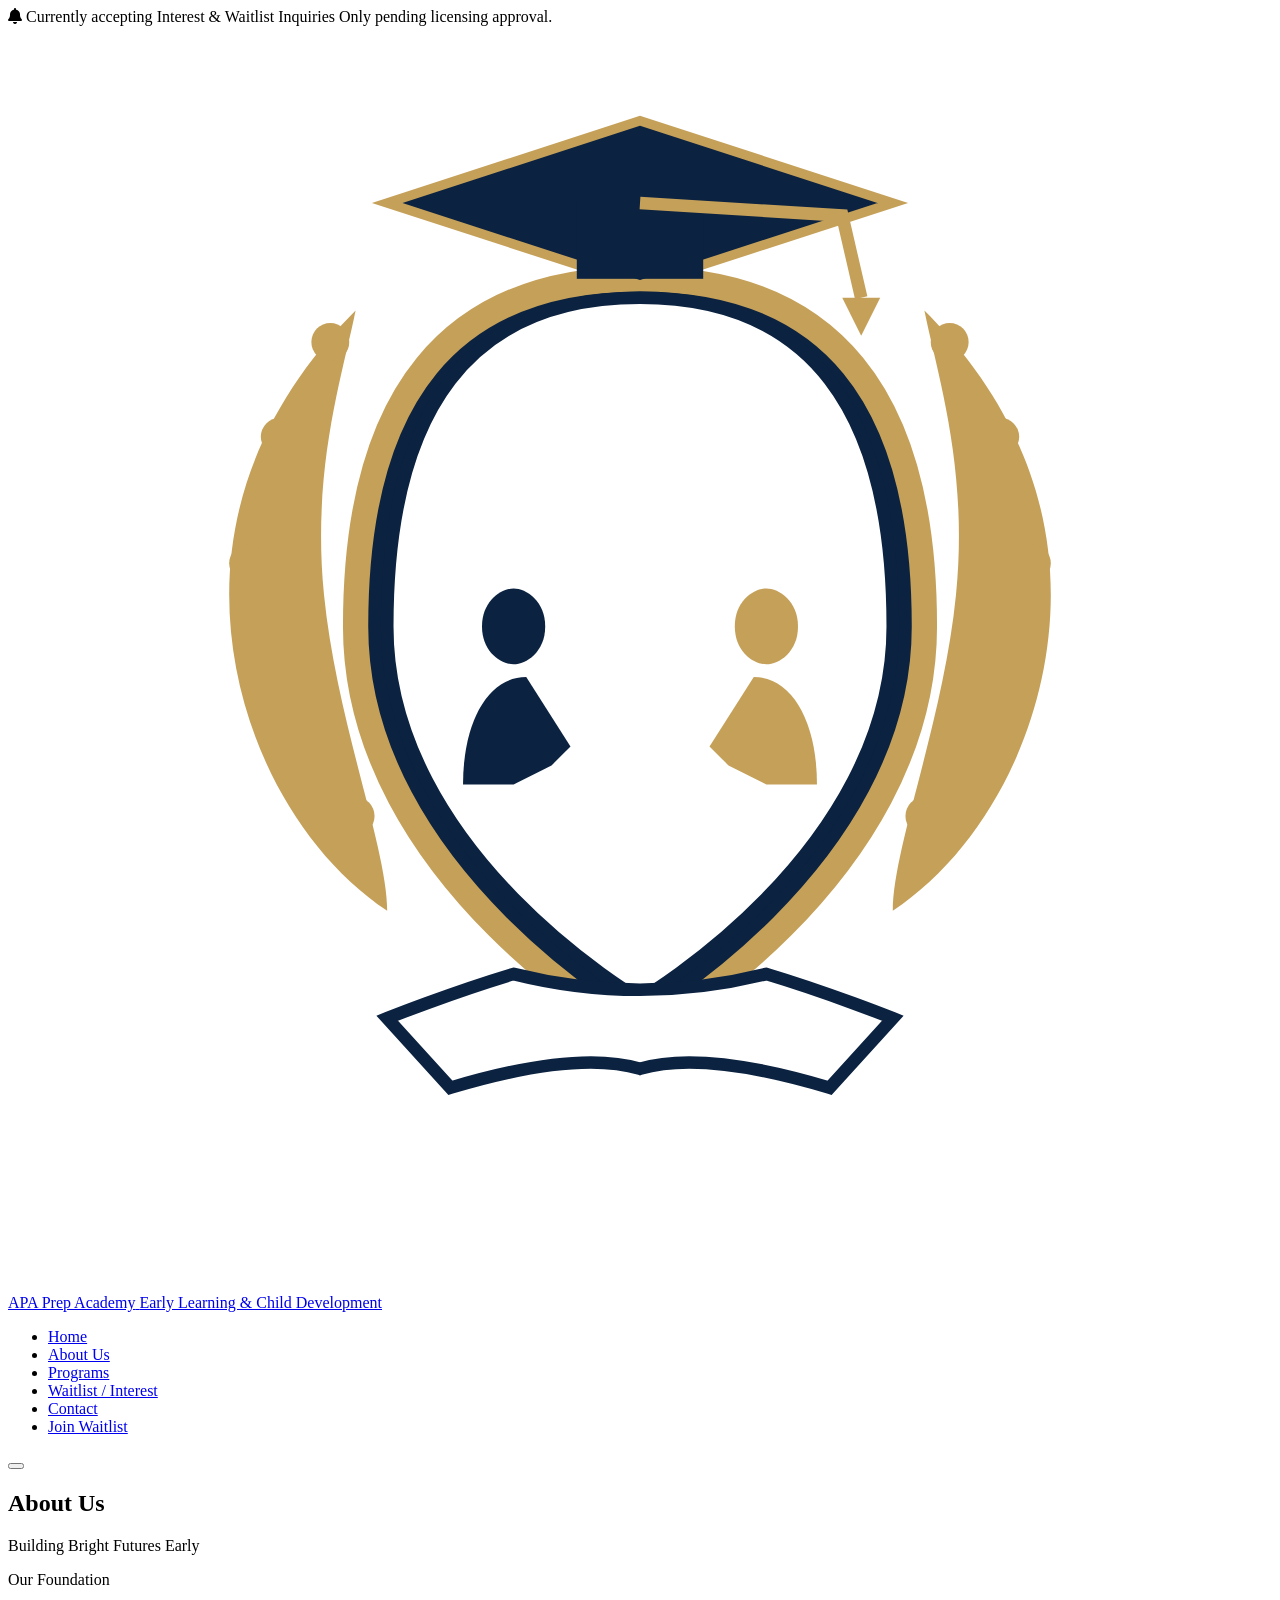
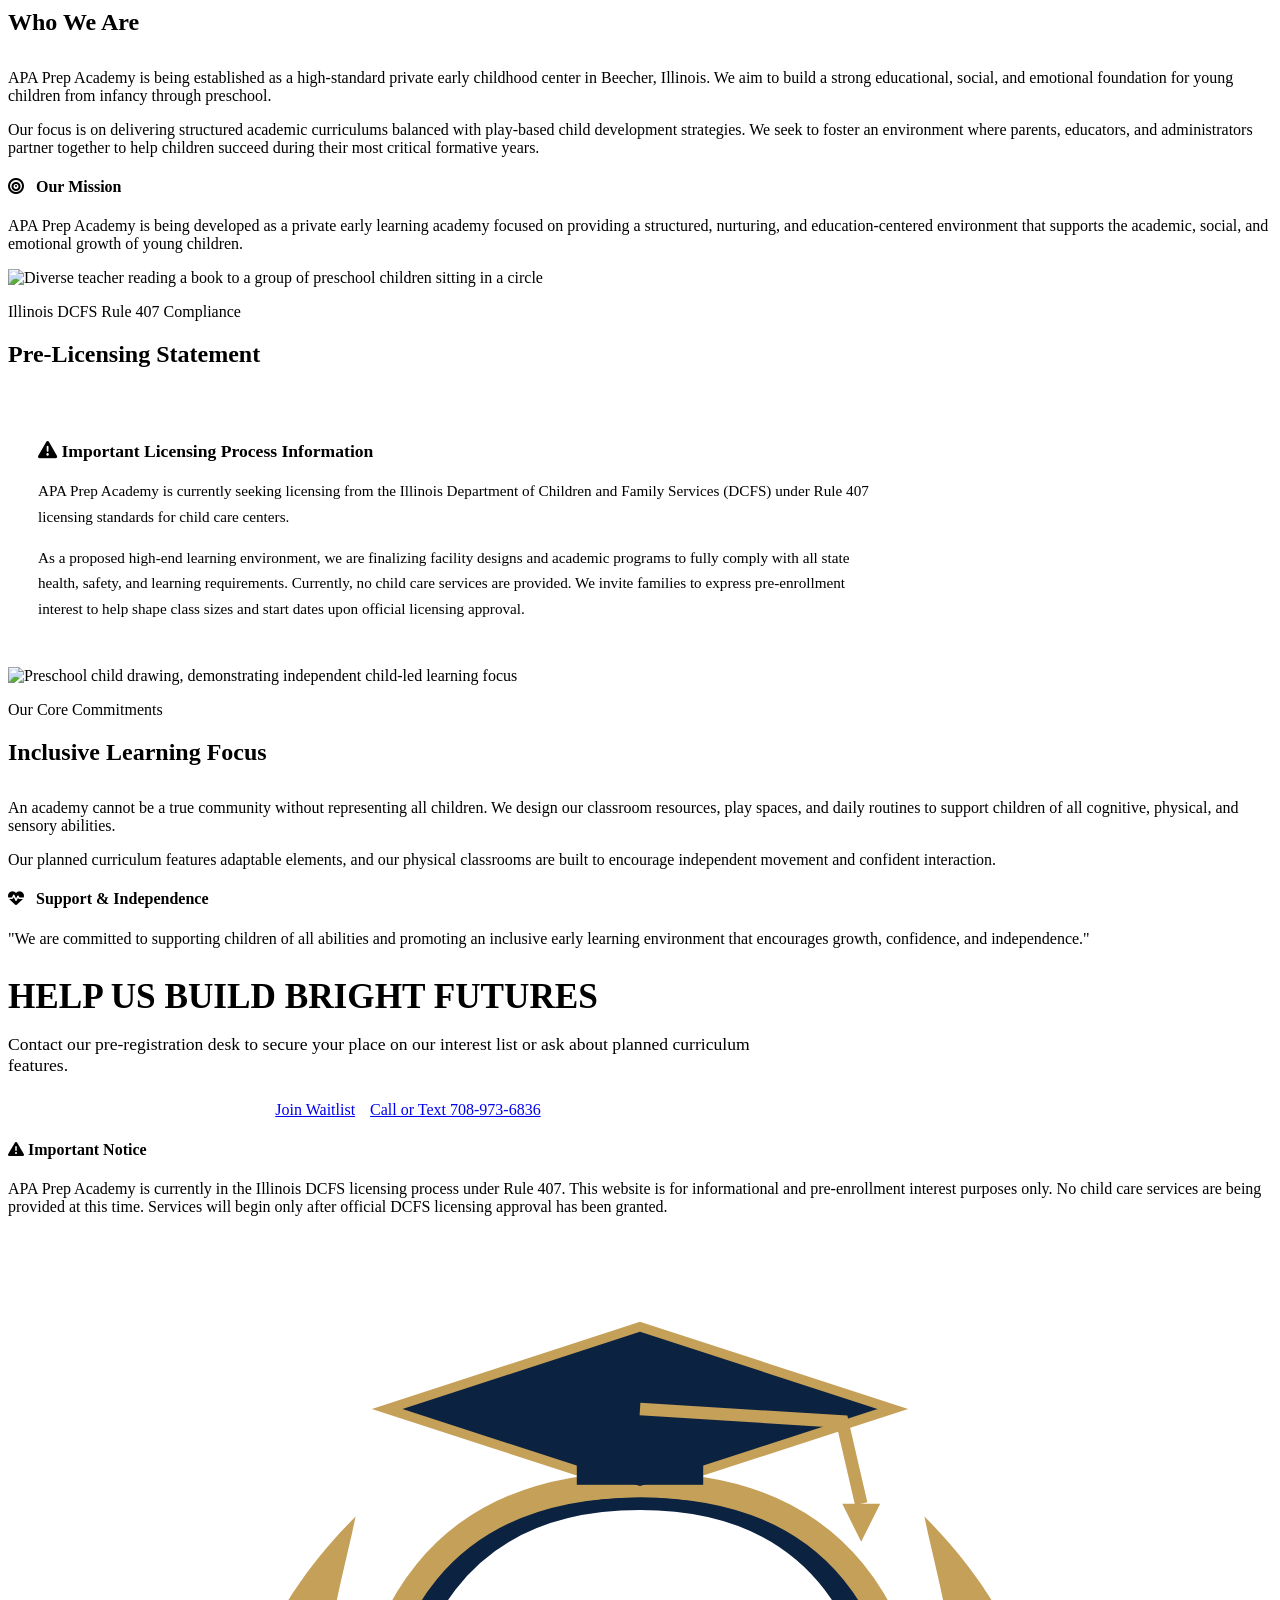
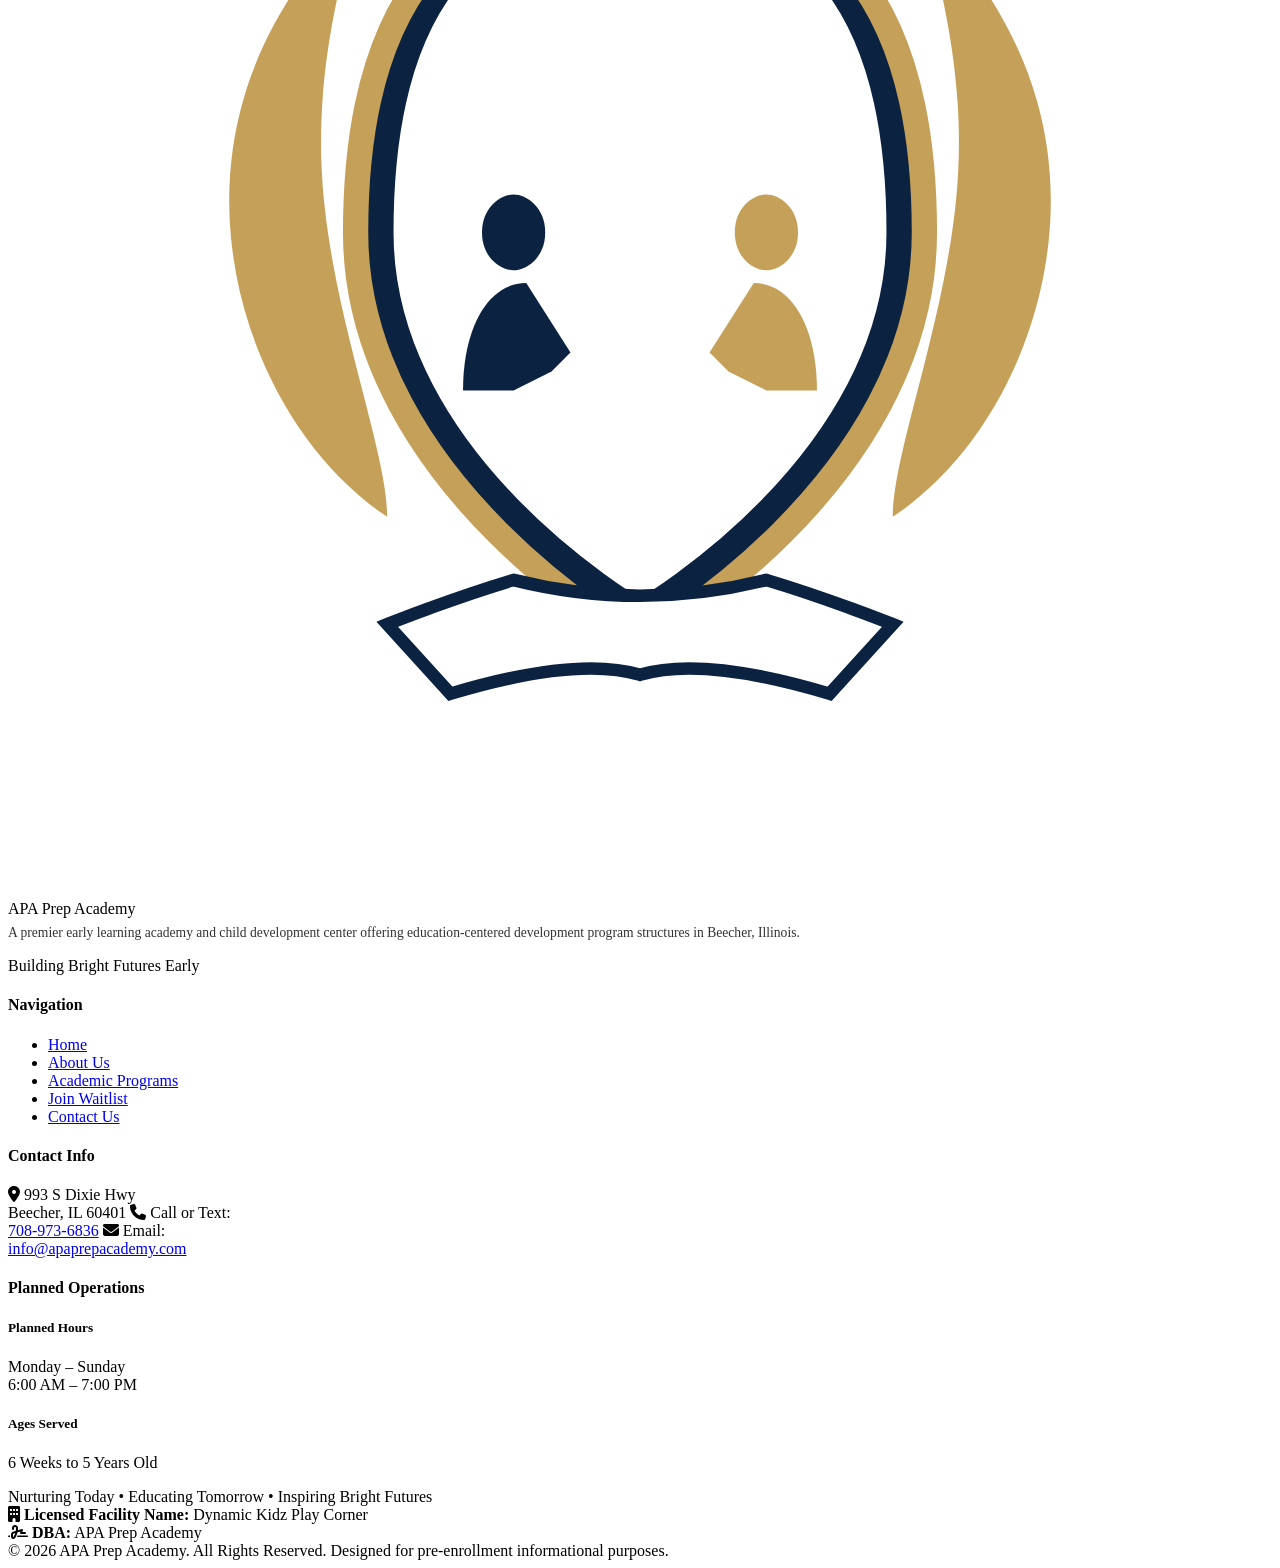
==== about.html @ e48d46c8 "Add files via upload" ====
<!DOCTYPE html>
<html lang="en">
<head>
  <meta charset="UTF-8">
  <meta name="viewport" content="width=device-width, initial-scale=1.0">
  <title>About Us | APA Prep Academy | Early Child Development Beecher</title>
  <meta name="description" content="Learn about the mission, values, and inclusive learning focus at APA Prep Academy, a premier private early learning center coming soon to Beecher, Illinois.">
  <meta name="keywords" content="Beecher preschool, Beecher daycare, Early learning center Beecher IL, Childcare Beecher Illinois, academy mission">
  
  <!-- FontAwesome for Icons -->
  <link rel="stylesheet" href="https://cdnjs.cloudflare.com/ajax/libs/font-awesome/6.4.0/css/all.min.css">
  
  <!-- Custom Stylesheet -->
  <link rel="stylesheet" href="assets/css/style.css">
</head>
<body>

  <!-- Top Announcement Bar -->
  <div class="top-announcement-bar">
    <i class="fa-solid fa-bell text-gold"></i> Currently accepting <span>Interest & Waitlist Inquiries Only</span> pending licensing approval.
  </div>

  <!-- Main Header -->
  <header class="main-header">
    <div class="container navbar-container">
      <a href="index.html" class="logo-link">
        <svg viewBox="0 0 200 200" xmlns="http://www.w3.org/2000/svg" class="logo-svg">
          <path d="M 60 140 C 45 130 35 110 35 90 C 35 70 45 55 55 45 C 53 55 48 70 50 90 C 52 110 60 130 60 140 Z" fill="#C5A059" />
          <circle cx="38" cy="85" r="3" fill="#C5A059" /><circle cx="43" cy="65" r="3" fill="#C5A059" /><circle cx="51" cy="50" r="3" fill="#C5A059" /><circle cx="45" cy="105" r="3" fill="#C5A059" /><circle cx="55" cy="125" r="3" fill="#C5A059" />
          <path d="M 140 140 C 155 130 165 110 165 90 C 165 70 155 55 145 45 C 147 55 152 70 150 90 C 148 110 140 130 140 140 Z" fill="#C5A059" />
          <circle cx="162" cy="85" r="3" fill="#C5A059" /><circle cx="157" cy="65" r="3" fill="#C5A059" /><circle cx="149" cy="50" r="3" fill="#C5A059" /><circle cx="155" cy="105" r="3" fill="#C5A059" /><circle cx="145" cy="125" r="3" fill="#C5A059" />
          <path d="M 100 40 Q 145 40 145 95 C 145 135 100 160 100 160 C 100 160 55 135 55 95 Q 55 40 100 40 Z" fill="#0B2240" stroke="#C5A059" stroke-width="4" />
          <path d="M 100 43 Q 140 43 140 95 C 140 131 100 154 100 154 C 100 154 60 131 60 95 Q 60 43 100 43 Z" fill="#FFFFFF" stroke="#0B2240" stroke-width="2" />
          <path d="M 85 95 C 85 91 82 89 80 89 C 78 89 75 91 75 95 C 75 99 78 101 80 101 C 82 101 85 99 85 95 Z" fill="#0B2240" />
          <path d="M 72 120 C 72 110 76 103 82 103 L 89 114 L 86 117 L 80 120 Z" fill="#0B2240" />
          <path d="M 115 95 C 115 91 118 89 120 89 C 122 89 125 91 125 95 C 125 99 122 101 120 101 C 118 101 115 99 115 95 Z" fill="#C5A059" />
          <path d="M 128 120 C 128 110 124 103 118 103 L 111 114 L 114 117 L 120 120 Z" fill="#C5A059" />
          <polygon points="100,15 140,28 100,41 60,28" fill="#0B2240" stroke="#C5A059" stroke-width="1.5" />
          <rect x="90" y="28" width="20" height="12" fill="#0B2240" />
          <path d="M 100 28 L 132 30 L 135 43" stroke="#C5A059" stroke-width="2" fill="none" />
          <polygon points="132,43 138,43 135,49" fill="#C5A059" />
          <path d="M 80 150 Q 100 155 120 150 C 130 153 140 157 140 157 L 130 168 Q 110 162 100 165 Q 90 162 70 168 L 60 157 C 60 157 70 153 80 150 Z" fill="#FFFFFF" stroke="#0B2240" stroke-width="2" />
        </svg>
        <div class="logo-text">
          <span class="title">APA Prep Academy</span>
          <span class="subtitle">Early Learning & Child Development</span>
        </div>
      </a>

      <!-- Navbar Menu -->
      <nav>
        <ul class="nav-menu">
          <li><a href="index.html" class="nav-link">Home</a></li>
          <li><a href="about.html" class="nav-link active">About Us</a></li>
          <li><a href="programs.html" class="nav-link">Programs</a></li>
          <li><a href="enrollment.html" class="nav-link">Waitlist / Interest</a></li>
          <li><a href="contact.html" class="nav-link">Contact</a></li>
          <li class="nav-cta"><a href="enrollment.html" class="btn btn-secondary">Join Waitlist</a></li>
        </ul>
      </nav>

      <!-- Hamburger Menu Button -->
      <button class="mobile-menu-btn" aria-label="Toggle navigation menu">
        <span></span>
        <span></span>
        <span></span>
      </button>
    </div>
  </header>

  <!-- Page Hero Header -->
  <section class="page-hero">
    <div class="container">
      <h1>About Us</h1>
      <p>Building Bright Futures Early</p>
    </div>
  </section>

  <!-- Main About Content Section -->
  <section class="section-padding">
    <div class="container">
      <div class="about-grid">
        <div class="about-details">
          <div class="section-title-wrap" style="text-align: left; margin-bottom: 25px;">
            <p>Our Foundation</p>
            <h2 style="text-align: left; display: block; padding-bottom: 8px;">Who We Are</h2>
          </div>
          <p>
            APA Prep Academy is being established as a high-standard private early childhood center in Beecher, Illinois. We aim to build a strong educational, social, and emotional foundation for young children from infancy through preschool.
          </p>
          <p>
            Our focus is on delivering structured academic curriculums balanced with play-based child development strategies. We seek to foster an environment where parents, educators, and administrators partner together to help children succeed during their most critical formative years.
          </p>
          
          <!-- Our Mission Block -->
          <div class="about-highlight-box" style="margin-top: 15px;">
            <h4><i class="fa-solid fa-bullseye" style="margin-right: 8px; color: var(--gold-primary);"></i> Our Mission</h4>
            <p>
              APA Prep Academy is being developed as a private early learning academy focused on providing a structured, nurturing, and education-centered environment that supports the academic, social, and emotional growth of young children.
            </p>
          </div>
        </div>

        <div class="about-image-wrap">
          <div class="about-image-frame">
            <img src="assets/images/teacher-reading.png" alt="Diverse teacher reading a book to a group of preschool children sitting in a circle">
          </div>
          <div class="about-image-decor"></div>
        </div>
      </div>
    </div>
  </section>

  <!-- Licensing Process Details (Compliance Callout) -->
  <section class="section-padding" style="background-color: var(--white); border-top: 1px solid var(--cream-dark); border-bottom: 1px solid var(--cream-dark);">
    <div class="container" style="max-width: 900px;">
      <div class="section-title-wrap">
        <p>Illinois DCFS Rule 407 Compliance</p>
        <h2>Pre-Licensing Statement</h2>
      </div>
      
      <div class="licensing-notice-box light-version" style="padding: 30px;">
        <h4 style="font-size: 1.1rem; margin-bottom: 12px;"><i class="fa-solid fa-triangle-exclamation text-gold" style="font-size: 1.2rem;"></i> Important Licensing Process Information</h4>
        <p style="font-size: 0.95rem; line-height: 1.7; margin-bottom: 15px;">
          APA Prep Academy is currently seeking licensing from the Illinois Department of Children and Family Services (DCFS) under Rule 407 licensing standards for child care centers.
        </p>
        <p style="font-size: 0.95rem; line-height: 1.7;">
          As a proposed high-end learning environment, we are finalizing facility designs and academic programs to fully comply with all state health, safety, and learning requirements. Currently, no child care services are provided. We invite families to express pre-enrollment interest to help shape class sizes and start dates upon official licensing approval.
        </p>
      </div>
    </div>
  </section>

  <!-- Inclusive Learning Focus Detailed Section -->
  <section class="section-padding" style="background-color: var(--cream-bg);">
    <div class="container">
      <div class="about-grid">
        
        <div class="about-image-wrap">
          <!-- We can reuse our child drawing image here -->
          <div class="about-image-frame">
            <img src="assets/images/child-drawing.png" alt="Preschool child drawing, demonstrating independent child-led learning focus">
          </div>
          <div class="about-image-decor"></div>
        </div>

        <div class="about-details">
          <div class="section-title-wrap" style="text-align: left; margin-bottom: 25px;">
            <p>Our Core Commitments</p>
            <h2 style="text-align: left; display: block; padding-bottom: 8px;">Inclusive Learning Focus</h2>
          </div>
          <p>
            An academy cannot be a true community without representing all children. We design our classroom resources, play spaces, and daily routines to support children of all cognitive, physical, and sensory abilities.
          </p>
          <p>
            Our planned curriculum features adaptable elements, and our physical classrooms are built to encourage independent movement and confident interaction.
          </p>
          
          <div class="about-highlight-box" style="background-color: var(--white); border-color: var(--gold-primary); color: var(--navy-primary); box-shadow: var(--shadow-sm);">
            <h4 style="color: var(--navy-primary); font-weight: 700;"><i class="fa-solid fa-heart-pulse text-gold" style="margin-right: 8px;"></i> Support & Independence</h4>
            <p style="color: var(--text-muted);">
              "We are committed to supporting children of all abilities and promoting an inclusive early learning environment that encourages growth, confidence, and independence."
            </p>
          </div>
        </div>

      </div>
    </div>
  </section>

  <!-- Pre-Enrollment Call to Action -->
  <section class="section-padding text-navy" style="background-color: var(--cream-card); border-top: 1px solid var(--cream-dark); border-bottom: 3px solid var(--gold-primary);">
    <div class="container text-center" style="max-width: 800px;">
      <h2 style="font-size: 2.2rem; margin-bottom: 15px; text-transform: uppercase;">Help Us Build Bright Futures</h2>
      <p style="font-size: 1.1rem; margin-bottom: 25px; color: var(--navy-light);">
        Contact our pre-registration desk to secure your place on our interest list or ask about planned curriculum features.
      </p>
      <div style="display: flex; gap: 15px; justify-content: center; flex-wrap: wrap;">
        <a href="enrollment.html" class="btn btn-secondary">Join Waitlist</a>
        <a href="tel:7089736836" class="btn btn-primary">Call or Text 708-973-6836</a>
      </div>
    </div>
  </section>

  <!-- Main Footer -->
  <footer class="main-footer">
    <div class="container">
      
      <!-- Licensing Notice Banner at Top of Footer -->
      <div class="licensing-notice-box">
        <h4><i class="fa-solid fa-triangle-exclamation"></i> Important Notice</h4>
        <p>
          APA Prep Academy is currently in the Illinois DCFS licensing process under Rule 407. This website is for informational and pre-enrollment interest purposes only. No child care services are being provided at this time. Services will begin only after official DCFS licensing approval has been granted.
        </p>
      </div>

      <div class="footer-top">
        <div class="footer-brand">
          <div class="footer-logo">
            <svg viewBox="0 0 200 200" xmlns="http://www.w3.org/2000/svg" class="footer-logo-svg">
              <path d="M 60 140 C 45 130 35 110 35 90 C 35 70 45 55 55 45 C 53 55 48 70 50 90 C 52 110 60 130 60 140 Z" fill="#C5A059" />
              <path d="M 140 140 C 155 130 165 110 165 90 C 165 70 155 55 145 45 C 147 55 152 70 150 90 C 148 110 140 130 140 140 Z" fill="#C5A059" />
              <path d="M 100 40 Q 145 40 145 95 C 145 135 100 160 100 160 C 100 160 55 135 55 95 Q 55 40 100 40 Z" fill="#0B2240" stroke="#C5A059" stroke-width="4" />
              <path d="M 100 43 Q 140 43 140 95 C 140 131 100 154 100 154 C 100 154 60 131 60 95 Q 60 43 100 43 Z" fill="#FFFFFF" stroke="#0B2240" stroke-width="2" />
              <path d="M 85 95 C 85 91 82 89 80 89 C 78 89 75 91 75 95 C 75 99 78 101 80 101 C 82 101 85 99 85 95 Z" fill="#0B2240" />
              <path d="M 72 120 C 72 110 76 103 82 103 L 89 114 L 86 117 L 80 120 Z" fill="#0B2240" />
              <path d="M 115 95 C 115 91 118 89 120 89 C 122 89 125 91 125 95 C 125 99 122 101 120 101 C 118 101 115 99 115 95 Z" fill="#C5A059" />
              <path d="M 128 120 C 128 110 124 103 118 103 L 111 114 L 114 117 L 120 120 Z" fill="#C5A059" />
              <polygon points="100,15 140,28 100,41 60,28" fill="#0B2240" stroke="#C5A059" stroke-width="1.5" />
              <rect x="90" y="28" width="20" height="12" fill="#0B2240" />
              <path d="M 100 28 L 132 30 L 135 43" stroke="#C5A059" stroke-width="2" fill="none" />
              <polygon points="132,43 138,43 135,49" fill="#C5A059" />
              <path d="M 80 150 Q 100 155 120 150 C 130 153 140 157 140 157 L 130 168 Q 110 162 100 165 Q 90 162 70 168 L 60 157 C 60 157 70 153 80 150 Z" fill="#FFFFFF" stroke="#0B2240" stroke-width="2" />
            </svg>
            <span class="footer-title">APA Prep Academy</span>
          </div>
          <p style="font-size: 0.85rem; opacity: 0.8; line-height: 1.5; margin-top: 5px;">
            A premier early learning academy and child development center offering education-centered development program structures in Beecher, Illinois.
          </p>
          <span class="script-text">Building Bright Futures Early</span>
        </div>

        <div>
          <h4 class="footer-col-title">Navigation</h4>
          <ul class="footer-links">
            <li><a href="index.html">Home</a></li>
            <li><a href="about.html">About Us</a></li>
            <li><a href="programs.html">Academic Programs</a></li>
            <li><a href="enrollment.html">Join Waitlist</a></li>
            <li><a href="contact.html">Contact Us</a></li>
          </ul>
        </div>

        <div>
          <h4 class="footer-col-title">Contact Info</h4>
          <div class="footer-contact-info">
            <span><i class="fa-solid fa-location-dot"></i> 993 S Dixie Hwy<br>Beecher, IL 60401</span>
            <span><i class="fa-solid fa-phone"></i> Call or Text:<br><a href="tel:7089736836">708-973-6836</a></span>
            <span><i class="fa-solid fa-envelope"></i> Email:<br><a href="mailto:info@apaprepacademy.com">info@apaprepacademy.com</a></span>
          </div>
        </div>

        <div>
          <h4 class="footer-col-title">Planned Operations</h4>
          <div class="footer-hours-box">
            <h5>Planned Hours</h5>
            <p style="margin-bottom: 10px;">Monday – Sunday<br>6:00 AM – 7:00 PM</p>
            <h5>Ages Served</h5>
            <p>6 Weeks to 5 Years Old</p>
          </div>
        </div>
      </div>

      <!-- Bottom Footer Info -->
      <div class="footer-bottom">
        <div class="footer-slogan">
          Nurturing Today &bull; Educating Tomorrow &bull; Inspiring Bright Futures
        </div>
        
        <div class="footer-meta-info">
          <div class="footer-meta-item">
            <i class="fa-solid fa-building text-gold"></i>
            <span><strong>Licensed Facility Name:</strong> Dynamic Kidz Play Corner</span>
          </div>
          <div class="footer-meta-item">
            <i class="fa-solid fa-signature text-gold"></i>
            <span><strong>DBA:</strong> APA Prep Academy</span>
          </div>
        </div>

        <div class="copyright">
          &copy; 2026 APA Prep Academy. All Rights Reserved. Designed for pre-enrollment informational purposes.
        </div>
      </div>

    </div>
  </footer>

  <!-- Custom Scripts -->
  <script src="assets/js/main.js"></script>
</body>
</html>
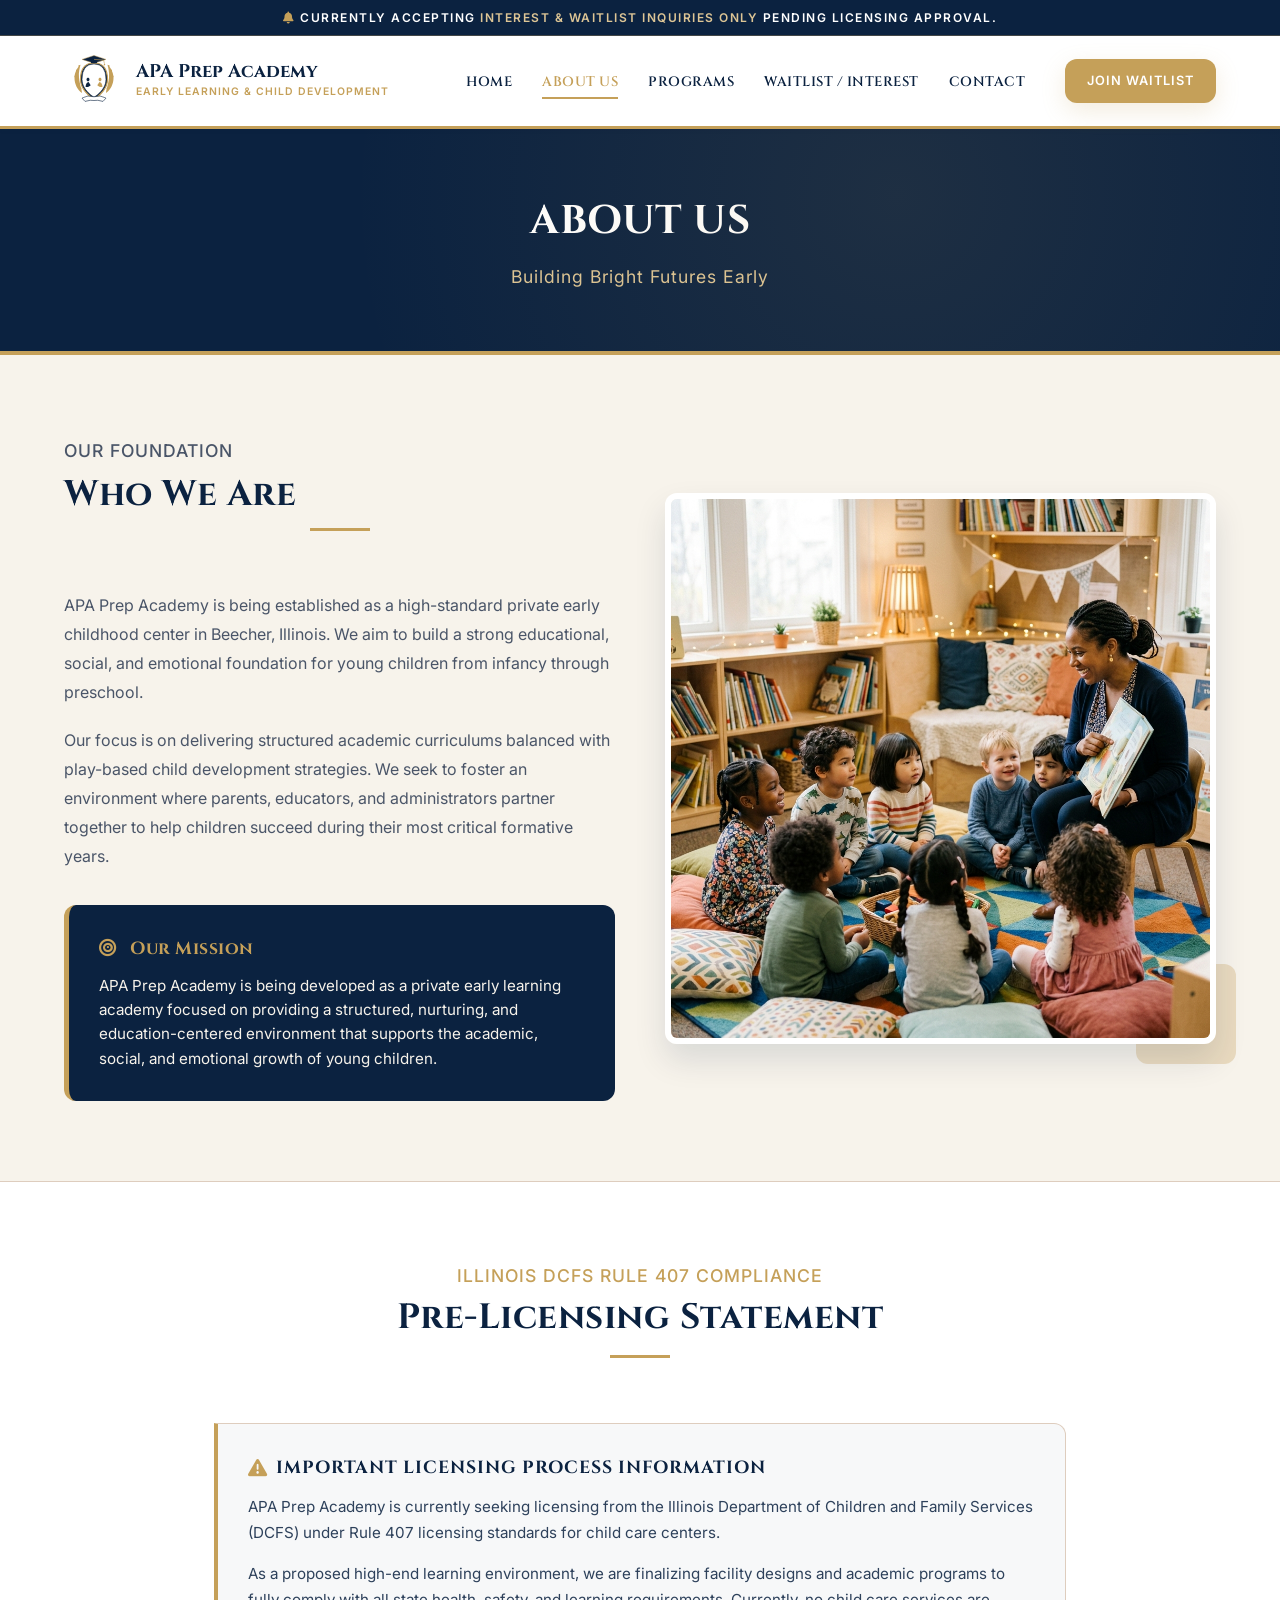
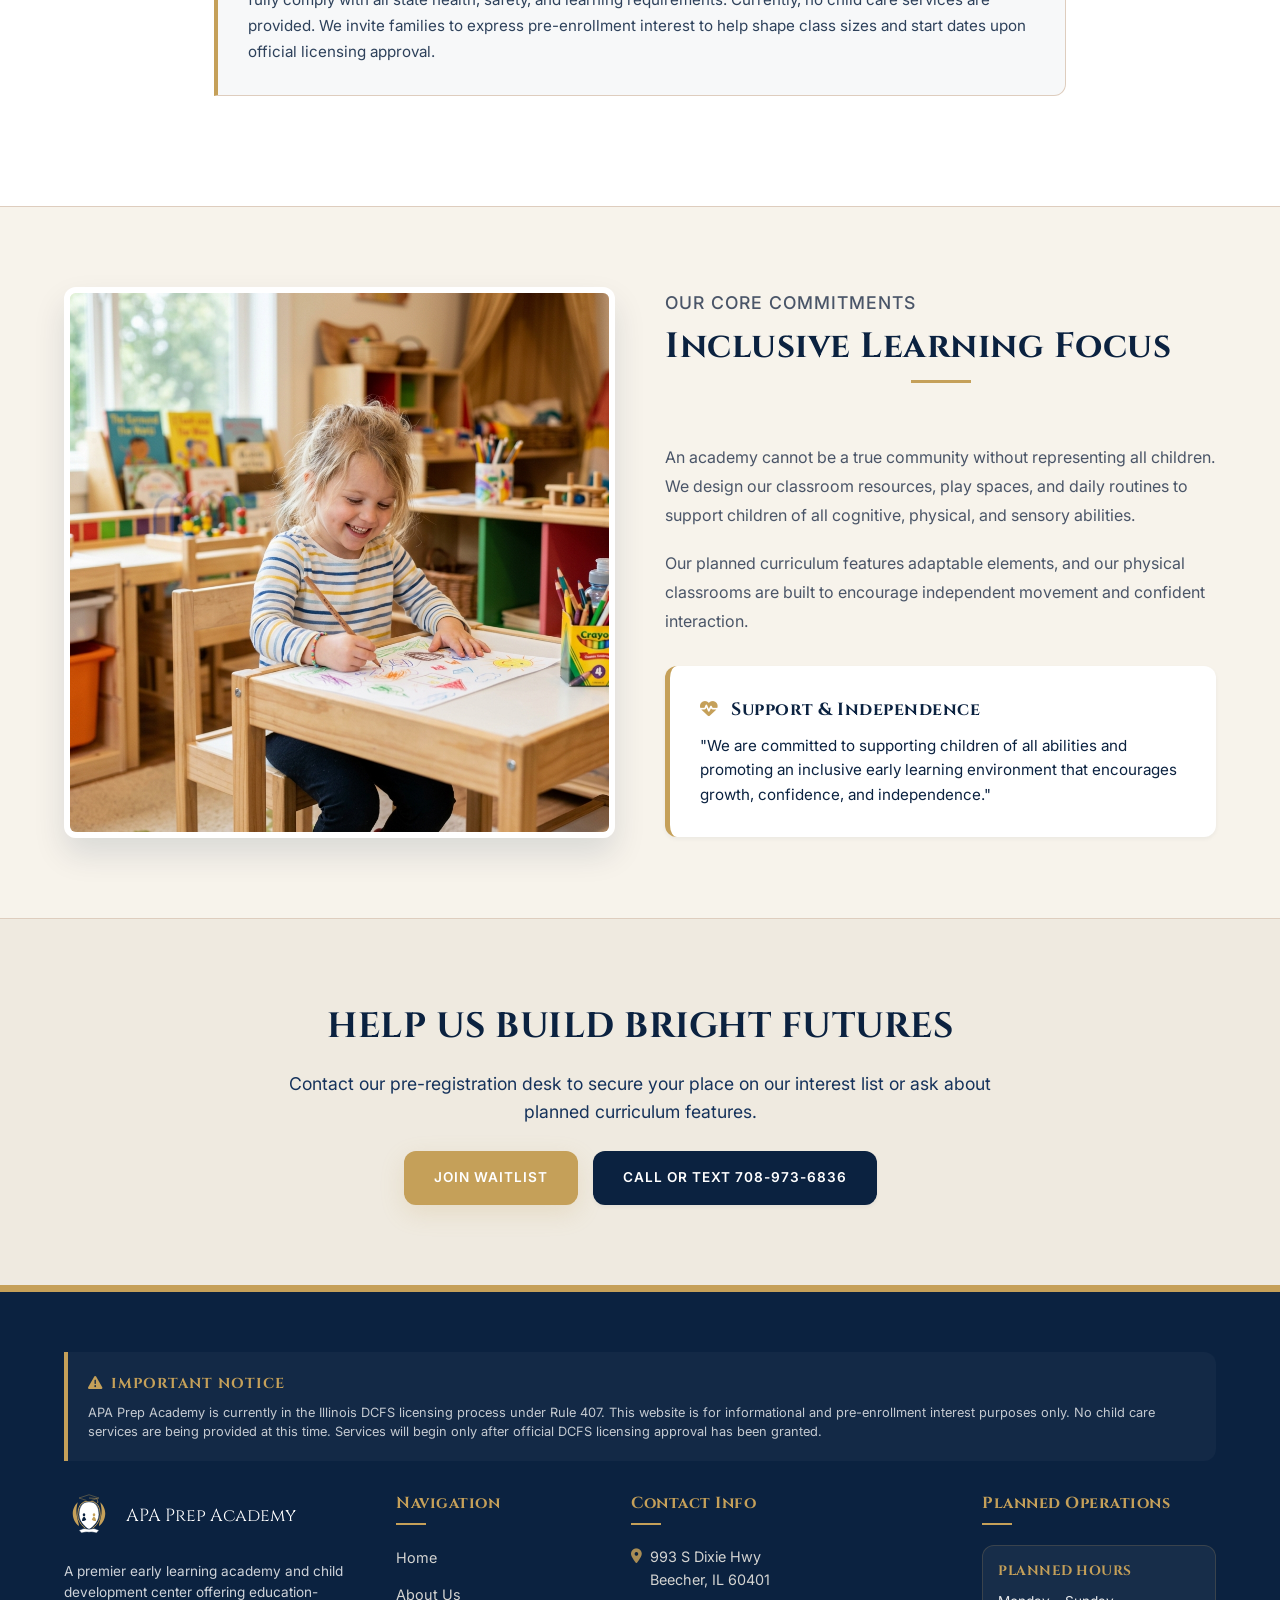
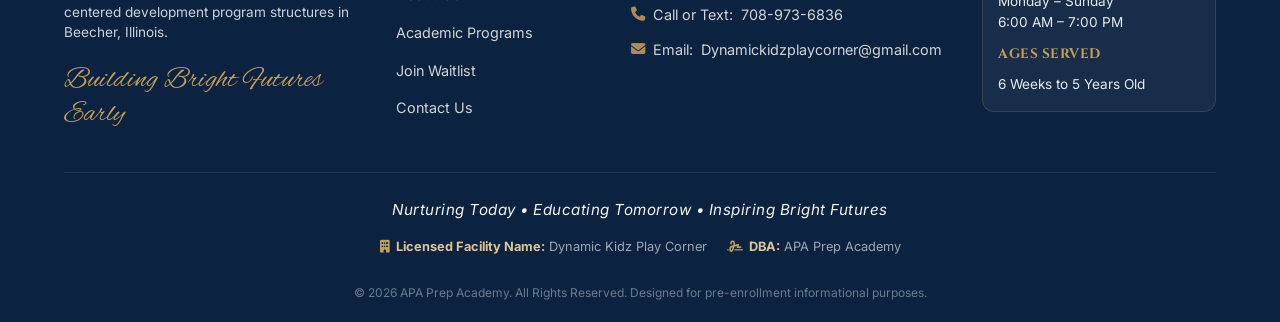
==== commit 707a44d0: "Add files via upload" ====
--- a/about.html
+++ b/about.html
@@ -236,7 +236,7 @@
           <div class="footer-contact-info">
             <span><i class="fa-solid fa-location-dot"></i> 993 S Dixie Hwy<br>Beecher, IL 60401</span>
             <span><i class="fa-solid fa-phone"></i> Call or Text:<br><a href="tel:7089736836">708-973-6836</a></span>
-            <span><i class="fa-solid fa-envelope"></i> Email:<br><a href="mailto:info@apaprepacademy.com">info@apaprepacademy.com</a></span>
+            <span><i class="fa-solid fa-envelope"></i> Email:<br><a href="mailto:Dynamickidzplaycorner@gmail.com">Dynamickidzplaycorner@gmail.com</a></span>
           </div>
         </div>
 
--- a/assets/css/style.css
+++ b/assets/css/style.css
@@ -0,0 +1,2501 @@
+/* APA Prep Academy - Core Style Sheet */
+@import url('https://fonts.googleapis.com/css2?family=Cinzel:wght@400;600;700;900&family=Inter:wght@300;400;500;600;700&family=Alex+Brush&display=swap');
+
+:root {
+  /* Colors */
+  --navy-primary: #0B2240;
+  --navy-light: #15325B;
+  --navy-hover: #1C3F6E;
+  --gold-primary: #C5A059;
+  --gold-light: #DDC595;
+  --gold-hover: #AB8541;
+  --cream-bg: #F7F3EB;
+  --cream-card: #EFEAE0;
+  --cream-light: #FAF8F5;
+  --cream-dark: #DECDBE;
+  --white: #FFFFFF;
+  
+  /* Typography */
+  --font-heading: 'Cinzel', serif;
+  --font-body: 'Inter', sans-serif;
+  --font-script: 'Alex Brush', cursive;
+
+  /* Shadows */
+  --shadow-sm: 0 2px 4px rgba(11, 34, 64, 0.05);
+  --shadow-md: 0 8px 16px rgba(11, 34, 64, 0.08);
+  --shadow-lg: 0 16px 32px rgba(11, 34, 64, 0.12);
+  --shadow-gold: 0 8px 24px rgba(197, 160, 89, 0.2);
+
+  /* Transitions */
+  --transition-fast: 0.2s ease;
+  --transition-normal: 0.4s ease;
+  --transition-slow: 0.6s cubic-bezier(0.16, 1, 0.3, 1);
+  
+  /* Borders */
+  --border-radius-sm: 4px;
+  --border-radius-md: 12px;
+  --border-radius-lg: 24px;
+  --border-radius-circle: 50%;
+}
+
+/* Reset & Base Styles */
+*, *::before, *::after {
+  box-sizing: border-box;
+  margin: 0;
+  padding: 0;
+}
+
+html {
+  scroll-behavior: smooth;
+  font-size: 16px;
+}
+
+body {
+  font-family: var(--font-body);
+  background-color: var(--cream-bg);
+  color: var(--navy-primary);
+  line-height: 1.6;
+  overflow-x: hidden;
+  -webkit-font-smoothing: antialiased;
+}
+
+a {
+  color: inherit;
+  text-decoration: none;
+  transition: var(--transition-fast);
+}
+
+img {
+  max-width: 100%;
+  height: auto;
+  display: block;
+}
+
+button, input, select, textarea {
+  font-family: inherit;
+  font-size: inherit;
+  color: inherit;
+}
+
+h1, h2, h3, h4, h5, h6 {
+  font-family: var(--font-heading);
+  font-weight: 700;
+  letter-spacing: 0.5px;
+}
+
+.script-text {
+  font-family: var(--font-script);
+  font-size: 2.2rem;
+  color: var(--gold-primary);
+  line-height: 1.2;
+}
+
+/* Utility Layouts */
+.container {
+  width: 100%;
+  max-width: 1200px;
+  margin: 0 auto;
+  padding: 0 24px;
+}
+
+.section-padding {
+  padding: 80px 0;
+}
+
+@media (max-width: 768px) {
+  .section-padding {
+    padding: 50px 0;
+  }
+}
+
+.text-center { text-align: center; }
+.text-gold { color: var(--gold-primary); }
+.text-navy { color: var(--navy-primary); }
+.text-white { color: var(--white); }
+
+/* Buttons */
+.btn {
+  display: inline-flex;
+  align-items: center;
+  justify-content: center;
+  padding: 14px 28px;
+  border-radius: var(--border-radius-md);
+  font-weight: 600;
+  text-transform: uppercase;
+  font-size: 0.85rem;
+  letter-spacing: 1px;
+  cursor: pointer;
+  transition: var(--transition-normal);
+  border: 2px solid transparent;
+}
+
+.btn-primary {
+  background-color: var(--navy-primary);
+  color: var(--white);
+  box-shadow: var(--shadow-sm);
+}
+
+.btn-primary:hover {
+  background-color: var(--navy-hover);
+  transform: translateY(-2px);
+  box-shadow: var(--shadow-md);
+}
+
+.btn-secondary {
+  background-color: var(--gold-primary);
+  color: var(--white);
+  box-shadow: var(--shadow-gold);
+}
+
+.btn-secondary:hover {
+  background-color: var(--gold-hover);
+  transform: translateY(-2px);
+  box-shadow: var(--shadow-lg);
+}
+
+.btn-outline {
+  background-color: transparent;
+  border-color: var(--navy-primary);
+  color: var(--navy-primary);
+}
+
+.btn-outline:hover {
+  background-color: var(--navy-primary);
+  color: var(--white);
+  transform: translateY(-2px);
+}
+
+.btn-outline-gold {
+  background-color: transparent;
+  border-color: var(--gold-primary);
+  color: var(--gold-primary);
+}
+
+.btn-outline-gold:hover {
+  background-color: var(--gold-primary);
+  color: var(--white);
+  transform: translateY(-2px);
+}
+
+/* Header & Navigation */
+header.main-header {
+  background-color: var(--white);
+  border-bottom: 3px solid var(--gold-primary);
+  position: sticky;
+  top: 0;
+  z-index: 1000;
+  box-shadow: var(--shadow-sm);
+}
+
+.navbar-container {
+  display: flex;
+  justify-content: space-between;
+  align-items: center;
+  height: 90px;
+}
+
+.logo-link {
+  display: flex;
+  align-items: center;
+  gap: 12px;
+}
+
+.logo-svg {
+  width: 60px;
+  height: 60px;
+}
+
+.logo-text {
+  display: flex;
+  flex-direction: column;
+}
+
+.logo-text .title {
+  font-family: var(--font-heading);
+  font-weight: 700;
+  font-size: 1.15rem;
+  line-height: 1.1;
+  color: var(--navy-primary);
+}
+
+.logo-text .subtitle {
+  font-family: var(--font-body);
+  font-size: 0.65rem;
+  letter-spacing: 1px;
+  text-transform: uppercase;
+  color: var(--gold-primary);
+  font-weight: 600;
+  margin-top: 2px;
+}
+
+.nav-menu {
+  display: flex;
+  list-style: none;
+  gap: 30px;
+  align-items: center;
+}
+
+.nav-link {
+  font-family: var(--font-heading);
+  font-weight: 600;
+  font-size: 0.85rem;
+  letter-spacing: 0.5px;
+  text-transform: uppercase;
+  position: relative;
+  padding: 8px 0;
+}
+
+.nav-link::after {
+  content: '';
+  position: absolute;
+  bottom: 0;
+  left: 0;
+  width: 0;
+  height: 2px;
+  background-color: var(--gold-primary);
+  transition: var(--transition-fast);
+}
+
+.nav-link:hover::after,
+.nav-link.active::after {
+  width: 100%;
+}
+
+.nav-link.active {
+  color: var(--gold-primary);
+}
+
+.nav-cta {
+  margin-left: 10px;
+}
+
+.nav-cta .btn {
+  padding: 10px 20px;
+  font-size: 0.8rem;
+}
+
+.mobile-menu-btn {
+  display: none;
+  background: none;
+  border: none;
+  cursor: pointer;
+  position: relative;
+  width: 30px;
+  height: 24px;
+}
+
+.mobile-menu-btn span {
+  display: block;
+  width: 100%;
+  height: 3px;
+  background-color: var(--navy-primary);
+  border-radius: 3px;
+  position: absolute;
+  transition: var(--transition-normal);
+}
+
+.mobile-menu-btn span:nth-child(1) { top: 0; }
+.mobile-menu-btn span:nth-child(2) { top: 10px; }
+.mobile-menu-btn span:nth-child(3) { top: 20px; }
+
+.mobile-menu-btn.active span:nth-child(1) {
+  transform: rotate(45deg);
+  top: 10px;
+}
+.mobile-menu-btn.active span:nth-child(2) {
+  opacity: 0;
+}
+.mobile-menu-btn.active span:nth-child(3) {
+  transform: rotate(-45deg);
+  top: 10px;
+}
+
+/* Banner / Top Bar */
+.top-announcement-bar {
+  background-color: var(--navy-primary);
+  color: var(--white);
+  padding: 8px 0;
+  text-align: center;
+  font-size: 0.75rem;
+  letter-spacing: 1.5px;
+  text-transform: uppercase;
+  font-weight: 600;
+  border-bottom: 1px solid rgba(197, 160, 89, 0.3);
+}
+
+.top-announcement-bar span {
+  color: var(--gold-light);
+}
+
+/* Footer Styles */
+.main-footer {
+  background-color: var(--navy-primary);
+  color: var(--white);
+  padding: 60px 0 20px 0;
+  border-top: 4px solid var(--gold-primary);
+}
+
+.footer-top {
+  display: grid;
+  grid-template-columns: 1.5fr 1fr 1fr 1.2fr;
+  gap: 40px;
+  margin-bottom: 40px;
+}
+
+.footer-brand {
+  display: flex;
+  flex-direction: column;
+  gap: 15px;
+}
+
+.footer-logo {
+  display: flex;
+  align-items: center;
+  gap: 12px;
+}
+
+.footer-logo-svg {
+  width: 50px;
+  height: 50px;
+}
+
+.footer-title {
+  font-family: var(--font-heading);
+  font-size: 1.1rem;
+  color: var(--white);
+}
+
+.footer-brand .script-text {
+  font-size: 1.8rem;
+  margin-top: 5px;
+}
+
+.footer-col-title {
+  font-family: var(--font-heading);
+  color: var(--gold-primary);
+  font-size: 1rem;
+  margin-bottom: 20px;
+  position: relative;
+  padding-bottom: 8px;
+}
+
+.footer-col-title::after {
+  content: '';
+  position: absolute;
+  bottom: 0;
+  left: 0;
+  width: 30px;
+  height: 2px;
+  background-color: var(--gold-primary);
+}
+
+.footer-links {
+  list-style: none;
+  display: flex;
+  flex-direction: column;
+  gap: 12px;
+}
+
+.footer-links a {
+  font-size: 0.9rem;
+  color: var(--cream-bg);
+  opacity: 0.85;
+}
+
+.footer-links a:hover {
+  color: var(--gold-primary);
+  opacity: 1;
+  padding-left: 5px;
+}
+
+.footer-contact-info {
+  display: flex;
+  flex-direction: column;
+  gap: 12px;
+  font-size: 0.9rem;
+  color: var(--cream-bg);
+  opacity: 0.85;
+}
+
+.footer-contact-info span {
+  display: flex;
+  align-items: flex-start;
+  gap: 8px;
+}
+
+.footer-contact-info i {
+  color: var(--gold-primary);
+  margin-top: 4px;
+}
+
+.footer-hours-box {
+  background-color: rgba(255, 255, 255, 0.05);
+  border: 1px solid rgba(197, 160, 89, 0.2);
+  padding: 15px;
+  border-radius: var(--border-radius-md);
+}
+
+.footer-hours-box h5 {
+  font-family: var(--font-heading);
+  font-size: 0.85rem;
+  color: var(--gold-primary);
+  margin-bottom: 8px;
+  text-transform: uppercase;
+  letter-spacing: 0.5px;
+}
+
+.footer-hours-box p {
+  font-size: 0.85rem;
+  opacity: 0.9;
+}
+
+/* Licensing notice block */
+.licensing-notice-box {
+  background-color: rgba(255, 255, 255, 0.03);
+  border-left: 4px solid var(--gold-primary);
+  padding: 20px;
+  margin-bottom: 30px;
+  border-radius: 0 var(--border-radius-md) var(--border-radius-md) 0;
+}
+
+.licensing-notice-box h4 {
+  color: var(--gold-primary);
+  font-size: 0.9rem;
+  margin-bottom: 8px;
+  display: flex;
+  align-items: center;
+  gap: 8px;
+  text-transform: uppercase;
+  letter-spacing: 1px;
+}
+
+.licensing-notice-box p {
+  font-size: 0.8rem;
+  line-height: 1.5;
+  color: rgba(255, 255, 255, 0.75);
+}
+
+.licensing-notice-box.light-version {
+  background-color: rgba(11, 34, 64, 0.03);
+  border-left: 4px solid var(--gold-primary);
+  border-right: 1px solid var(--cream-dark);
+  border-top: 1px solid var(--cream-dark);
+  border-bottom: 1px solid var(--cream-dark);
+}
+
+.licensing-notice-box.light-version p {
+  color: var(--navy-primary);
+  opacity: 0.85;
+}
+
+.licensing-notice-box.light-version h4 {
+  color: var(--navy-primary);
+}
+
+.footer-bottom {
+  border-top: 1px solid rgba(255, 255, 255, 0.1);
+  padding-top: 25px;
+  display: flex;
+  flex-direction: column;
+  align-items: center;
+  gap: 15px;
+  text-align: center;
+}
+
+.footer-slogan {
+  font-size: 0.95rem;
+  font-style: italic;
+  color: var(--cream-bg);
+  letter-spacing: 0.5px;
+}
+
+.footer-meta-info {
+  display: flex;
+  flex-wrap: wrap;
+  justify-content: center;
+  gap: 20px;
+  font-size: 0.8rem;
+  color: rgba(255, 255, 255, 0.6);
+}
+
+.footer-meta-item {
+  display: flex;
+  align-items: center;
+  gap: 6px;
+}
+
+.footer-meta-item strong {
+  color: var(--gold-light);
+}
+
+.copyright {
+  font-size: 0.75rem;
+  color: rgba(255, 255, 255, 0.4);
+  margin-top: 10px;
+}
+
+/* Page Hero Header (Inner pages) */
+.page-hero {
+  background-color: var(--navy-primary);
+  color: var(--white);
+  padding: 60px 0;
+  text-align: center;
+  position: relative;
+  overflow: hidden;
+  border-bottom: 4px solid var(--gold-primary);
+}
+
+.page-hero::before {
+  content: '';
+  position: absolute;
+  top: 0;
+  left: 0;
+  right: 0;
+  bottom: 0;
+  background: radial-gradient(circle at 70% 30%, rgba(197, 160, 89, 0.1), transparent 60%);
+  pointer-events: none;
+}
+
+.page-hero h1 {
+  font-size: 2.5rem;
+  margin-bottom: 10px;
+  text-transform: uppercase;
+}
+
+.page-hero p {
+  color: var(--gold-light);
+  font-family: var(--font-body);
+  font-size: 1.1rem;
+  letter-spacing: 1px;
+}
+
+/* Grid & Section Elements */
+.section-title-wrap {
+  text-align: center;
+  margin-bottom: 50px;
+}
+
+.section-title-wrap h2 {
+  font-size: 2.2rem;
+  color: var(--navy-primary);
+  margin-bottom: 15px;
+  position: relative;
+  display: inline-block;
+  padding-bottom: 12px;
+}
+
+.section-title-wrap h2::after {
+  content: '';
+  position: absolute;
+  bottom: 0;
+  left: 50%;
+  transform: translateX(-50%);
+  width: 60px;
+  height: 3px;
+  background-color: var(--gold-primary);
+}
+
+.section-title-wrap p {
+  color: var(--gold-primary);
+  font-weight: 500;
+  font-size: 1.1rem;
+  letter-spacing: 1px;
+  text-transform: uppercase;
+}
+
+/* Home Hero Section */
+.hero-home {
+  display: flex;
+  align-items: center;
+  min-height: calc(100vh - 120px);
+  position: relative;
+  overflow: hidden;
+  background-color: var(--cream-bg);
+}
+
+.hero-diagonal-decor {
+  position: absolute;
+  top: 0;
+  left: 0;
+  width: 50%;
+  height: 100%;
+  background-color: var(--white);
+  clip-path: polygon(0 0, 100% 0, 80% 100%, 0% 100%);
+  z-index: 1;
+}
+
+.hero-grid {
+  display: grid;
+  grid-template-columns: 1.1fr 0.9fr;
+  gap: 40px;
+  align-items: center;
+  position: relative;
+  z-index: 2;
+  width: 100%;
+  padding-top: 40px;
+  padding-bottom: 40px;
+}
+
+.hero-text-content {
+  display: flex;
+  flex-direction: column;
+  gap: 20px;
+}
+
+.hero-badge {
+  background-color: rgba(197, 160, 89, 0.15);
+  border: 1px solid var(--gold-primary);
+  color: var(--navy-primary);
+  padding: 8px 16px;
+  border-radius: 50px;
+  font-size: 0.8rem;
+  font-weight: 700;
+  width: fit-content;
+  letter-spacing: 1.5px;
+  text-transform: uppercase;
+  animation: pulse 2s infinite;
+}
+
+.hero-title {
+  font-size: 3.5rem;
+  line-height: 1.1;
+  color: var(--navy-primary);
+}
+
+.hero-title span {
+  display: block;
+  font-size: 1.5rem;
+  color: var(--gold-primary);
+  margin-bottom: 8px;
+  font-weight: 600;
+}
+
+.hero-description {
+  font-size: 1.1rem;
+  color: var(--navy-light);
+  max-width: 540px;
+  opacity: 0.9;
+}
+
+.hero-tagline-wrap {
+  margin: 10px 0;
+}
+
+.hero-ctas {
+  display: flex;
+  gap: 15px;
+  flex-wrap: wrap;
+  margin-top: 15px;
+}
+
+.hero-image-wrapper {
+  position: relative;
+  display: flex;
+  justify-content: center;
+  align-items: center;
+}
+
+.hero-image-container {
+  width: 100%;
+  max-width: 500px;
+  height: 500px;
+  border-radius: var(--border-radius-circle);
+  overflow: hidden;
+  border: 8px solid var(--white);
+  box-shadow: var(--shadow-lg);
+  position: relative;
+}
+
+.hero-image-container img {
+  width: 100%;
+  height: 100%;
+  object-fit: cover;
+}
+
+.hero-floating-circle-1 {
+  position: absolute;
+  bottom: -20px;
+  left: -20px;
+  width: 180px;
+  height: 180px;
+  border-radius: var(--border-radius-circle);
+  overflow: hidden;
+  border: 6px solid var(--white);
+  box-shadow: var(--shadow-md);
+  z-index: 3;
+}
+
+.hero-floating-circle-1 img {
+  width: 100%;
+  height: 100%;
+  object-fit: cover;
+}
+
+.hero-floating-circle-2 {
+  position: absolute;
+  top: 10px;
+  right: -20px;
+  width: 140px;
+  height: 140px;
+  border-radius: var(--border-radius-circle);
+  overflow: hidden;
+  border: 6px solid var(--white);
+  box-shadow: var(--shadow-md);
+  z-index: 3;
+}
+
+.hero-floating-circle-2 img {
+  width: 100%;
+  height: 100%;
+  object-fit: cover;
+}
+
+/* Home Programs Highlight Grid */
+.programs-highlight-grid {
+  display: grid;
+  grid-template-columns: repeat(3, 1fr);
+  gap: 30px;
+}
+
+.program-highlight-card {
+  background-color: var(--white);
+  border-radius: var(--border-radius-md);
+  border: 1px solid var(--cream-dark);
+  padding: 40px 30px;
+  text-align: center;
+  transition: var(--transition-normal);
+  display: flex;
+  flex-direction: column;
+  align-items: center;
+  gap: 20px;
+  box-shadow: var(--shadow-sm);
+  position: relative;
+  overflow: hidden;
+}
+
+.program-highlight-card::before {
+  content: '';
+  position: absolute;
+  top: 0;
+  left: 0;
+  width: 100%;
+  height: 4px;
+  background-color: var(--navy-primary);
+  transition: var(--transition-normal);
+}
+
+.program-highlight-card:hover {
+  transform: translateY(-8px);
+  box-shadow: var(--shadow-lg);
+}
+
+.program-highlight-card:hover::before {
+  background-color: var(--gold-primary);
+}
+
+.program-icon-box {
+  width: 80px;
+  height: 80px;
+  border-radius: var(--border-radius-circle);
+  background-color: var(--navy-primary);
+  color: var(--white);
+  border: 3px solid var(--gold-primary);
+  display: flex;
+  align-items: center;
+  justify-content: center;
+  font-size: 2rem;
+  transition: var(--transition-normal);
+}
+
+.program-highlight-card:hover .program-icon-box {
+  background-color: var(--gold-primary);
+  border-color: var(--navy-primary);
+  transform: rotateY(180deg);
+}
+
+.program-highlight-card h3 {
+  font-size: 1.25rem;
+  color: var(--navy-primary);
+}
+
+.program-highlight-card p {
+  font-size: 0.9rem;
+  color: var(--text-muted);
+  line-height: 1.5;
+}
+
+/* Mission & Highlights Section */
+.mission-section-grid {
+  display: grid;
+  grid-template-columns: 1.1fr 0.9fr;
+  gap: 50px;
+  align-items: center;
+}
+
+.mission-text-box h3 {
+  font-size: 1.8rem;
+  margin-bottom: 20px;
+}
+
+.mission-text-box p {
+  font-size: 1.05rem;
+  line-height: 1.8;
+  margin-bottom: 25px;
+}
+
+.academy-badges {
+  display: grid;
+  grid-template-columns: 1fr 1fr;
+  gap: 20px;
+}
+
+.academy-badge-item {
+  background-color: var(--white);
+  border: 1px solid var(--cream-dark);
+  padding: 20px;
+  border-radius: var(--border-radius-md);
+  display: flex;
+  gap: 15px;
+  align-items: center;
+  transition: var(--transition-normal);
+}
+
+.academy-badge-item:hover {
+  border-color: var(--gold-primary);
+  box-shadow: var(--shadow-md);
+}
+
+.badge-icon-box {
+  width: 50px;
+  height: 50px;
+  border-radius: var(--border-radius-circle);
+  background-color: rgba(11, 34, 64, 0.05);
+  color: var(--navy-primary);
+  display: flex;
+  align-items: center;
+  justify-content: center;
+  font-size: 1.3rem;
+  flex-shrink: 0;
+}
+
+.academy-badge-item h4 {
+  font-family: var(--font-body);
+  font-weight: 700;
+  font-size: 0.9rem;
+  text-transform: uppercase;
+  color: var(--navy-primary);
+}
+
+.academy-badge-item p {
+  font-size: 0.75rem;
+  color: var(--gold-primary);
+  font-weight: 600;
+  margin-top: 2px;
+}
+
+/* Quick Facts Banner */
+.facts-banner {
+  background-color: var(--navy-primary);
+  color: var(--white);
+  padding: 50px 0;
+  border-top: 4px solid var(--gold-primary);
+  border-bottom: 4px solid var(--gold-primary);
+  position: relative;
+}
+
+.facts-grid {
+  display: grid;
+  grid-template-columns: repeat(3, 1fr);
+  gap: 30px;
+  text-align: center;
+}
+
+.fact-item {
+  display: flex;
+  flex-direction: column;
+  align-items: center;
+  gap: 10px;
+}
+
+.fact-icon {
+  font-size: 2.2rem;
+  color: var(--gold-primary);
+}
+
+.fact-item h3 {
+  font-size: 1.2rem;
+  text-transform: uppercase;
+  letter-spacing: 1px;
+}
+
+.fact-item p {
+  color: var(--cream-bg);
+  font-size: 1rem;
+  opacity: 0.9;
+}
+
+/* Programs Page Styling */
+.programs-full-list {
+  display: flex;
+  flex-direction: column;
+  gap: 40px;
+}
+
+.program-full-card {
+  background-color: var(--white);
+  border-radius: var(--border-radius-md);
+  border: 1px solid var(--cream-dark);
+  overflow: hidden;
+  box-shadow: var(--shadow-sm);
+  display: grid;
+  grid-template-columns: 1fr 1.5fr;
+  transition: var(--transition-normal);
+}
+
+.program-full-card:hover {
+  box-shadow: var(--shadow-lg);
+  border-color: var(--gold-light);
+}
+
+.program-card-image {
+  background-color: var(--navy-primary);
+  position: relative;
+  display: flex;
+  align-items: center;
+  justify-content: center;
+  padding: 40px;
+  color: var(--white);
+}
+
+.program-card-image::after {
+  content: '';
+  position: absolute;
+  top: 0;
+  right: 0;
+  width: 0;
+  height: 0;
+  border-style: solid;
+  border-width: 0 20px 20px 0;
+  border-color: transparent var(--gold-primary) transparent transparent;
+}
+
+.program-card-image-icon {
+  width: 120px;
+  height: 120px;
+  border-radius: var(--border-radius-circle);
+  background-color: rgba(255, 255, 255, 0.05);
+  border: 4px solid var(--gold-primary);
+  display: flex;
+  align-items: center;
+  justify-content: center;
+  font-size: 3.5rem;
+  color: var(--white);
+  box-shadow: var(--shadow-md);
+}
+
+.program-card-info {
+  padding: 40px;
+  display: flex;
+  flex-direction: column;
+  justify-content: center;
+  gap: 15px;
+}
+
+.program-card-info h3 {
+  font-size: 1.8rem;
+  color: var(--navy-primary);
+  border-bottom: 2px solid var(--cream-dark);
+  padding-bottom: 10px;
+}
+
+.program-tag-row {
+  display: flex;
+  gap: 10px;
+  flex-wrap: wrap;
+}
+
+.program-tag {
+  background-color: var(--cream-card);
+  padding: 5px 12px;
+  border-radius: 4px;
+  font-size: 0.75rem;
+  font-weight: 600;
+  color: var(--navy-primary);
+}
+
+.program-tag.age-tag {
+  background-color: rgba(197, 160, 89, 0.15);
+  color: var(--navy-primary);
+  border: 1px solid var(--gold-primary);
+}
+
+.program-card-info p {
+  color: #4A5568;
+  font-size: 0.95rem;
+  line-height: 1.6;
+}
+
+.program-features-list {
+  display: grid;
+  grid-template-columns: 1fr 1fr;
+  gap: 10px;
+  margin-top: 10px;
+}
+
+.program-feature-item {
+  display: flex;
+  align-items: center;
+  gap: 8px;
+  font-size: 0.85rem;
+  color: var(--navy-primary);
+  font-weight: 500;
+}
+
+.program-feature-item i {
+  color: var(--gold-primary);
+}
+
+/* Payment & General Details Section */
+.payment-section {
+  background-color: var(--cream-card);
+  border-radius: var(--border-radius-md);
+  padding: 50px 40px;
+  border: 1px solid var(--cream-dark);
+  margin-top: 60px;
+}
+
+.payment-title-wrap {
+  text-align: center;
+  margin-bottom: 40px;
+}
+
+.payment-title-wrap h3 {
+  font-size: 1.8rem;
+  color: var(--navy-primary);
+  margin-bottom: 10px;
+}
+
+.payment-title-wrap p {
+  color: var(--gold-primary);
+  font-size: 0.85rem;
+  font-weight: 600;
+  letter-spacing: 1px;
+  text-transform: uppercase;
+}
+
+.payment-grid {
+  display: grid;
+  grid-template-columns: repeat(3, 1fr);
+  gap: 30px;
+}
+
+.payment-card {
+  background-color: var(--white);
+  padding: 30px;
+  border-radius: var(--border-radius-md);
+  text-align: center;
+  border: 1px solid var(--cream-dark);
+  display: flex;
+  flex-direction: column;
+  align-items: center;
+  gap: 15px;
+  transition: var(--transition-normal);
+}
+
+.payment-card:hover {
+  transform: translateY(-5px);
+  box-shadow: var(--shadow-md);
+  border-color: var(--gold-primary);
+}
+
+.payment-card-icon {
+  width: 60px;
+  height: 60px;
+  border-radius: var(--border-radius-circle);
+  background-color: var(--navy-primary);
+  color: var(--white);
+  display: flex;
+  align-items: center;
+  justify-content: center;
+  font-size: 1.5rem;
+}
+
+.payment-card h4 {
+  font-family: var(--font-heading);
+  font-size: 1.1rem;
+  color: var(--navy-primary);
+}
+
+.payment-card p {
+  font-size: 0.85rem;
+  color: #5A6E85;
+}
+
+/* About Page Sections */
+.about-grid {
+  display: grid;
+  grid-template-columns: 1fr 1fr;
+  gap: 50px;
+  align-items: center;
+}
+
+.about-image-wrap {
+  position: relative;
+}
+
+.about-image-frame {
+  border: 6px solid var(--white);
+  border-radius: var(--border-radius-md);
+  box-shadow: var(--shadow-lg);
+  overflow: hidden;
+}
+
+.about-image-decor {
+  position: absolute;
+  bottom: -20px;
+  right: -20px;
+  width: 100px;
+  height: 100px;
+  background-color: var(--gold-primary);
+  border-radius: var(--border-radius-md);
+  z-index: -1;
+  opacity: 0.3;
+}
+
+.about-details {
+  display: flex;
+  flex-direction: column;
+  gap: 20px;
+}
+
+.about-details h3 {
+  font-size: 2rem;
+  color: var(--navy-primary);
+}
+
+.about-details p {
+  line-height: 1.8;
+  color: #4A5568;
+}
+
+.about-highlight-box {
+  background-color: var(--navy-primary);
+  color: var(--white);
+  border-radius: var(--border-radius-md);
+  padding: 30px;
+  border-left: 5px solid var(--gold-primary);
+  margin-top: 10px;
+}
+
+.about-highlight-box h4 {
+  color: var(--gold-primary);
+  font-size: 1.1rem;
+  margin-bottom: 10px;
+}
+
+.about-highlight-box p {
+  font-size: 0.95rem;
+  line-height: 1.6;
+  color: var(--cream-bg);
+}
+
+/* Map & Contact Sections */
+.contact-grid {
+  display: grid;
+  grid-template-columns: 1fr 1.2fr;
+  gap: 50px;
+}
+
+.contact-info-panel {
+  background-color: var(--white);
+  border-radius: var(--border-radius-md);
+  padding: 40px;
+  border: 1px solid var(--cream-dark);
+  box-shadow: var(--shadow-sm);
+  display: flex;
+  flex-direction: column;
+  gap: 30px;
+}
+
+.contact-info-title h3 {
+  font-size: 1.6rem;
+  color: var(--navy-primary);
+  margin-bottom: 10px;
+}
+
+.contact-info-title p {
+  font-size: 0.9rem;
+  color: var(--gold-primary);
+  font-weight: 600;
+  text-transform: uppercase;
+  letter-spacing: 0.5px;
+}
+
+.contact-details-list {
+  display: flex;
+  flex-direction: column;
+  gap: 25px;
+}
+
+.contact-detail-item {
+  display: flex;
+  gap: 15px;
+  align-items: flex-start;
+}
+
+.contact-detail-icon {
+  width: 50px;
+  height: 50px;
+  border-radius: var(--border-radius-circle);
+  background-color: rgba(11, 34, 64, 0.05);
+  color: var(--navy-primary);
+  display: flex;
+  align-items: center;
+  justify-content: center;
+  font-size: 1.3rem;
+  flex-shrink: 0;
+  border: 1px solid var(--cream-dark);
+}
+
+.contact-detail-text h4 {
+  font-family: var(--font-body);
+  font-weight: 700;
+  font-size: 0.95rem;
+  color: var(--navy-primary);
+  margin-bottom: 5px;
+}
+
+.contact-detail-text p {
+  font-size: 0.9rem;
+  color: var(--text-muted);
+}
+
+.contact-detail-text a:hover {
+  color: var(--gold-primary);
+}
+
+.contact-map-container {
+  height: 250px;
+  border-radius: var(--border-radius-md);
+  overflow: hidden;
+  border: 1px solid var(--cream-dark);
+  box-shadow: var(--shadow-sm);
+  margin-top: 10px;
+}
+
+.contact-form-panel {
+  background-color: var(--white);
+  border-radius: var(--border-radius-md);
+  padding: 40px;
+  border: 1px solid var(--cream-dark);
+  box-shadow: var(--shadow-sm);
+}
+
+.form-group-row {
+  display: grid;
+  grid-template-columns: 1fr 1fr;
+  gap: 20px;
+}
+
+.form-group {
+  margin-bottom: 20px;
+  display: flex;
+  flex-direction: column;
+  gap: 6px;
+}
+
+.form-label {
+  font-size: 0.85rem;
+  font-weight: 600;
+  color: var(--navy-primary);
+  text-transform: uppercase;
+  letter-spacing: 0.5px;
+}
+
+.form-control {
+  width: 100%;
+  padding: 12px 16px;
+  border: 1.5px solid var(--cream-dark);
+  border-radius: var(--border-radius-md);
+  font-size: 0.95rem;
+  outline: none;
+  transition: var(--transition-fast);
+  background-color: var(--cream-light);
+}
+
+.form-control:focus {
+  border-color: var(--gold-primary);
+  background-color: var(--white);
+  box-shadow: 0 0 0 3px rgba(197, 160, 89, 0.15);
+}
+
+textarea.form-control {
+  resize: vertical;
+  min-height: 120px;
+}
+
+/* Modal and Notification styles */
+.toast-notification {
+  position: fixed;
+  bottom: 20px;
+  right: 20px;
+  background-color: var(--navy-primary);
+  color: var(--white);
+  padding: 16px 24px;
+  border-radius: var(--border-radius-md);
+  box-shadow: var(--shadow-lg);
+  border-left: 4px solid var(--gold-primary);
+  transform: translateY(100px);
+  opacity: 0;
+  transition: var(--transition-normal);
+  z-index: 10000;
+  font-size: 0.9rem;
+  display: flex;
+  align-items: center;
+  gap: 12px;
+}
+
+.toast-notification.show {
+  transform: translateY(0);
+  opacity: 1;
+}
+
+/* Keyframes */
+@keyframes pulse {
+  0% {
+    box-shadow: 0 0 0 0 rgba(197, 160, 89, 0.4);
+  }
+  70% {
+    box-shadow: 0 0 0 10px rgba(197, 160, 89, 0);
+  }
+  100% {
+    box-shadow: 0 0 0 0 rgba(197, 160, 89, 0);
+  }
+}
+
+/* Media Queries for Responsiveness */
+
+/* ===== Large Screens / Small Desktops (max-width: 1200px) ===== */
+@media (max-width: 1200px) {
+  .container {
+    max-width: 960px;
+  }
+
+  .hero-title {
+    font-size: 3rem;
+  }
+
+  .hero-image-container {
+    max-width: 420px;
+    height: 420px;
+  }
+
+  .hero-floating-circle-1 {
+    width: 150px;
+    height: 150px;
+  }
+
+  .hero-floating-circle-2 {
+    width: 120px;
+    height: 120px;
+  }
+
+  .footer-top {
+    grid-template-columns: 1.5fr 1fr 1fr;
+    gap: 30px;
+  }
+
+  .footer-top > div:last-child {
+    grid-column: 1 / -1;
+  }
+
+  .nav-menu {
+    gap: 20px;
+  }
+
+  .nav-link {
+    font-size: 0.8rem;
+  }
+}
+
+/* ===== Tablets / Medium Screens (max-width: 992px) ===== */
+@media (max-width: 992px) {
+  .container {
+    max-width: 720px;
+  }
+
+  .section-padding {
+    padding: 60px 0;
+  }
+
+  /* Hero Section */
+  .hero-home {
+    min-height: auto;
+    padding: 40px 0;
+  }
+
+  .hero-grid {
+    grid-template-columns: 1fr;
+    text-align: center;
+    gap: 40px;
+  }
+  
+  .hero-diagonal-decor {
+    display: none;
+  }
+
+  .hero-text-content {
+    align-items: center;
+  }
+
+  .hero-description {
+    max-width: 100%;
+  }
+
+  .hero-ctas {
+    justify-content: center;
+  }
+
+  .hero-image-wrapper {
+    margin-top: 10px;
+  }
+
+  .hero-image-container {
+    max-width: 380px;
+    height: 380px;
+  }
+
+  .hero-floating-circle-1 {
+    width: 130px;
+    height: 130px;
+    bottom: -15px;
+    left: -15px;
+  }
+
+  .hero-floating-circle-2 {
+    width: 100px;
+    height: 100px;
+    top: 5px;
+    right: -15px;
+  }
+
+  /* Programs Grid */
+  .programs-highlight-grid {
+    grid-template-columns: 1fr 1fr;
+    gap: 20px;
+  }
+
+  .program-highlight-card {
+    padding: 30px 20px;
+  }
+
+  /* Mission Section */
+  .mission-section-grid {
+    grid-template-columns: 1fr;
+    gap: 40px;
+  }
+
+  .academy-badges {
+    grid-template-columns: 1fr 1fr;
+  }
+
+  /* Program Full Cards */
+  .program-full-card {
+    grid-template-columns: 1fr;
+  }
+
+  .program-card-image {
+    padding: 30px;
+  }
+
+  .program-card-image::after {
+    display: none;
+  }
+
+  .program-card-image-icon {
+    width: 90px;
+    height: 90px;
+    font-size: 2.5rem;
+  }
+
+  .program-card-info {
+    padding: 30px;
+  }
+
+  .program-card-info h3 {
+    font-size: 1.5rem;
+  }
+
+  .program-features-list {
+    grid-template-columns: 1fr 1fr;
+  }
+
+  /* Payment Grid */
+  .payment-grid {
+    grid-template-columns: 1fr 1fr;
+    gap: 20px;
+  }
+
+  .payment-section {
+    padding: 40px 30px;
+  }
+
+  /* About Grid */
+  .about-grid {
+    grid-template-columns: 1fr;
+    gap: 30px;
+  }
+
+  .about-image-decor {
+    display: none;
+  }
+
+  /* Contact Grid */
+  .contact-grid {
+    grid-template-columns: 1fr;
+    gap: 30px;
+  }
+
+  /* Footer */
+  .footer-top {
+    grid-template-columns: 1fr 1fr;
+    gap: 30px;
+  }
+
+  .footer-top > div:last-child {
+    grid-column: auto;
+  }
+
+  .footer-brand .script-text {
+    font-size: 1.5rem;
+  }
+
+  /* Section Titles */
+  .section-title-wrap h2 {
+    font-size: 1.9rem;
+  }
+
+  .section-title-wrap p {
+    font-size: 1rem;
+  }
+
+  /* Page Hero */
+  .page-hero {
+    padding: 45px 0;
+  }
+
+  .page-hero h1 {
+    font-size: 2.2rem;
+  }
+
+  /* Facts Banner */
+  .facts-grid {
+    grid-template-columns: 1fr 1fr 1fr;
+    gap: 20px;
+  }
+
+  .fact-item h3 {
+    font-size: 1rem;
+  }
+
+  .fact-item p {
+    font-size: 0.9rem;
+  }
+}
+
+/* ===== Tablets / Small Tablets (max-width: 768px) ===== */
+@media (max-width: 768px) {
+  .container {
+    padding: 0 16px;
+  }
+
+  .section-padding {
+    padding: 50px 0;
+  }
+
+  /* Header & Navigation */
+  .navbar-container {
+    height: 70px;
+  }
+
+  .logo-svg {
+    width: 45px;
+    height: 45px;
+  }
+
+  .logo-text .title {
+    font-size: 1rem;
+  }
+
+  .logo-text .subtitle {
+    font-size: 0.55rem;
+  }
+
+  .mobile-menu-btn {
+    display: block;
+    z-index: 1001;
+  }
+
+  .nav-menu {
+    position: fixed;
+    top: 0;
+    right: -100%;
+    width: 80%;
+    max-width: 320px;
+    height: 100vh;
+    height: 100dvh;
+    background-color: var(--white);
+    flex-direction: column;
+    align-items: flex-start;
+    padding: 100px 30px 40px 30px;
+    box-shadow: -5px 0 15px rgba(0,0,0,0.15);
+    transition: var(--transition-normal);
+    z-index: 1000;
+    gap: 0;
+    overflow-y: auto;
+  }
+
+  .nav-menu.active {
+    right: 0;
+  }
+
+  .nav-menu li {
+    width: 100%;
+    border-bottom: 1px solid var(--cream-card);
+  }
+
+  .nav-link {
+    display: block;
+    padding: 14px 0;
+    font-size: 0.9rem;
+  }
+
+  .nav-cta {
+    margin-left: 0;
+    margin-top: 20px;
+    width: 100%;
+  }
+
+  .nav-cta .btn {
+    width: 100%;
+  }
+
+  /* Announcement bar */
+  .top-announcement-bar {
+    font-size: 0.65rem;
+    padding: 6px 16px;
+    letter-spacing: 1px;
+    line-height: 1.4;
+  }
+
+  /* Hero Section */
+  .hero-title {
+    font-size: 2.2rem;
+  }
+
+  .hero-title span {
+    font-size: 1.1rem;
+  }
+
+  .hero-description {
+    font-size: 1rem;
+  }
+
+  .hero-badge {
+    font-size: 0.7rem;
+    padding: 6px 12px;
+    letter-spacing: 1px;
+  }
+
+  .hero-tagline-wrap .script-text {
+    font-size: 1.8rem;
+  }
+
+  .hero-image-container {
+    max-width: 300px;
+    height: 300px;
+    border-width: 6px;
+  }
+
+  .hero-floating-circle-1 {
+    width: 100px;
+    height: 100px;
+    bottom: -10px;
+    left: -10px;
+    border-width: 4px;
+  }
+
+  .hero-floating-circle-2 {
+    width: 80px;
+    height: 80px;
+    top: 0;
+    right: -10px;
+    border-width: 4px;
+  }
+
+  .hero-ctas {
+    flex-direction: column;
+    width: 100%;
+    max-width: 320px;
+  }
+
+  .hero-ctas .btn {
+    width: 100%;
+    justify-content: center;
+  }
+
+  /* Facts Banner */
+  .facts-grid {
+    grid-template-columns: 1fr;
+    gap: 25px;
+  }
+
+  .facts-banner {
+    padding: 40px 0;
+  }
+
+  .fact-icon {
+    font-size: 1.8rem;
+  }
+
+  /* Programs Grid */
+  .programs-highlight-grid {
+    grid-template-columns: 1fr;
+    max-width: 420px;
+    margin: 0 auto;
+    gap: 20px;
+  }
+
+  .program-highlight-card {
+    padding: 30px 25px;
+  }
+
+  .program-icon-box {
+    width: 65px;
+    height: 65px;
+    font-size: 1.6rem;
+  }
+
+  .program-highlight-card h3 {
+    font-size: 1.15rem;
+  }
+
+  /* Academy Badges */
+  .academy-badges {
+    grid-template-columns: 1fr;
+    gap: 15px;
+  }
+
+  .academy-badge-item {
+    padding: 15px;
+  }
+
+  /* Program Full Cards */
+  .program-card-info {
+    padding: 25px 20px;
+  }
+
+  .program-card-info h3 {
+    font-size: 1.35rem;
+  }
+
+  .program-features-list {
+    grid-template-columns: 1fr;
+    gap: 8px;
+  }
+
+  .program-card-image {
+    padding: 25px;
+  }
+
+  .program-card-image-icon {
+    width: 80px;
+    height: 80px;
+    font-size: 2.2rem;
+  }
+
+  /* Payment */
+  .payment-grid {
+    grid-template-columns: 1fr;
+    max-width: 420px;
+    margin: 0 auto;
+  }
+
+  .payment-section {
+    padding: 35px 20px;
+  }
+
+  .payment-title-wrap h3 {
+    font-size: 1.5rem;
+  }
+
+  /* About */
+  .about-details h3 {
+    font-size: 1.6rem;
+  }
+
+  .about-highlight-box {
+    padding: 20px;
+  }
+
+  /* Contact */
+  .contact-info-panel {
+    padding: 25px;
+  }
+
+  .contact-form-panel {
+    padding: 25px;
+  }
+
+  .contact-map-container {
+    height: 200px;
+  }
+
+  .form-group-row {
+    grid-template-columns: 1fr;
+    gap: 0;
+  }
+
+  .form-control {
+    padding: 11px 14px;
+    font-size: 0.9rem;
+  }
+
+  /* Page Hero */
+  .page-hero {
+    padding: 35px 0;
+  }
+
+  .page-hero h1 {
+    font-size: 1.9rem;
+  }
+
+  .page-hero p {
+    font-size: 0.95rem;
+  }
+
+  /* Section Titles */
+  .section-title-wrap {
+    margin-bottom: 35px;
+  }
+
+  .section-title-wrap h2 {
+    font-size: 1.65rem;
+  }
+
+  .section-title-wrap p {
+    font-size: 0.9rem;
+  }
+
+  /* Licensing Notice */
+  .licensing-notice-box {
+    padding: 15px;
+  }
+
+  .licensing-notice-box h4 {
+    font-size: 0.8rem;
+  }
+
+  .licensing-notice-box p {
+    font-size: 0.75rem;
+  }
+
+  /* Buttons */
+  .btn {
+    padding: 12px 22px;
+    font-size: 0.8rem;
+  }
+
+  /* Footer */
+  .main-footer {
+    padding: 40px 0 15px 0;
+  }
+
+  .footer-top {
+    grid-template-columns: 1fr;
+    gap: 30px;
+  }
+
+  .footer-brand .script-text {
+    font-size: 1.4rem;
+  }
+
+  .footer-col-title {
+    font-size: 0.95rem;
+    margin-bottom: 15px;
+  }
+
+  .footer-links a {
+    font-size: 0.85rem;
+  }
+
+  .footer-contact-info {
+    font-size: 0.85rem;
+  }
+
+  .footer-slogan {
+    font-size: 0.85rem;
+  }
+
+  .footer-meta-info {
+    flex-direction: column;
+    gap: 10px;
+    align-items: center;
+    font-size: 0.75rem;
+  }
+
+  .footer-hours-box {
+    padding: 12px;
+  }
+
+  /* Script text */
+  .script-text {
+    font-size: 1.8rem;
+  }
+
+  /* Toast Notification */
+  .toast-notification {
+    left: 16px;
+    right: 16px;
+    bottom: 16px;
+    font-size: 0.85rem;
+  }
+}
+
+/* ===== Mobile Phones (max-width: 480px) ===== */
+@media (max-width: 480px) {
+  .container {
+    padding: 0 12px;
+  }
+
+  .section-padding {
+    padding: 40px 0;
+  }
+
+  /* Header */
+  .navbar-container {
+    height: 60px;
+  }
+
+  .logo-svg {
+    width: 38px;
+    height: 38px;
+  }
+
+  .logo-text .title {
+    font-size: 0.85rem;
+  }
+
+  .logo-text .subtitle {
+    font-size: 0.5rem;
+    letter-spacing: 0.5px;
+  }
+
+  .logo-link {
+    gap: 8px;
+  }
+
+  /* Announcement bar */
+  .top-announcement-bar {
+    font-size: 0.55rem;
+    padding: 5px 10px;
+    letter-spacing: 0.5px;
+  }
+
+  /* Hero */
+  .hero-title {
+    font-size: 1.8rem;
+  }
+
+  .hero-title span {
+    font-size: 0.9rem;
+    margin-bottom: 4px;
+  }
+
+  .hero-description {
+    font-size: 0.9rem;
+  }
+
+  .hero-badge {
+    font-size: 0.6rem;
+    padding: 5px 10px;
+  }
+
+  .hero-tagline-wrap .script-text {
+    font-size: 1.5rem;
+  }
+
+  .hero-image-container {
+    max-width: 240px;
+    height: 240px;
+    border-width: 5px;
+  }
+
+  .hero-floating-circle-1 {
+    width: 80px;
+    height: 80px;
+    bottom: -8px;
+    left: -5px;
+    border-width: 3px;
+  }
+
+  .hero-floating-circle-2 {
+    width: 65px;
+    height: 65px;
+    top: -5px;
+    right: -5px;
+    border-width: 3px;
+  }
+
+  .hero-grid {
+    gap: 30px;
+    padding-top: 25px;
+    padding-bottom: 25px;
+  }
+
+  /* Buttons */
+  .btn {
+    padding: 10px 18px;
+    font-size: 0.75rem;
+    letter-spacing: 0.5px;
+  }
+
+  /* Facts banner */
+  .facts-banner {
+    padding: 30px 0;
+  }
+
+  .fact-icon {
+    font-size: 1.5rem;
+  }
+
+  .fact-item h3 {
+    font-size: 0.95rem;
+  }
+
+  .fact-item p {
+    font-size: 0.85rem;
+  }
+
+  /* Section Titles */
+  .section-title-wrap {
+    margin-bottom: 25px;
+  }
+
+  .section-title-wrap h2 {
+    font-size: 1.4rem;
+    padding-bottom: 10px;
+  }
+
+  .section-title-wrap h2::after {
+    width: 40px;
+    height: 2px;
+  }
+
+  .section-title-wrap p {
+    font-size: 0.8rem;
+  }
+
+  /* Page Hero */
+  .page-hero {
+    padding: 25px 0;
+  }
+
+  .page-hero h1 {
+    font-size: 1.5rem;
+  }
+
+  .page-hero p {
+    font-size: 0.85rem;
+  }
+
+  /* Program Cards */
+  .program-highlight-card {
+    padding: 25px 18px;
+    gap: 15px;
+  }
+
+  .program-icon-box {
+    width: 55px;
+    height: 55px;
+    font-size: 1.4rem;
+    border-width: 2px;
+  }
+
+  .program-highlight-card h3 {
+    font-size: 1.05rem;
+  }
+
+  .program-highlight-card p {
+    font-size: 0.8rem;
+  }
+
+  /* Program Full Cards */
+  .program-card-info {
+    padding: 20px 15px;
+    gap: 12px;
+  }
+
+  .program-card-info h3 {
+    font-size: 1.2rem;
+    padding-bottom: 8px;
+  }
+
+  .program-card-info p {
+    font-size: 0.85rem;
+  }
+
+  .program-card-image {
+    padding: 20px;
+  }
+
+  .program-card-image-icon {
+    width: 65px;
+    height: 65px;
+    font-size: 1.8rem;
+    border-width: 3px;
+  }
+
+  .program-tag {
+    font-size: 0.65rem;
+    padding: 3px 8px;
+  }
+
+  .program-feature-item {
+    font-size: 0.8rem;
+  }
+
+  /* Academy Badges */
+  .academy-badge-item {
+    padding: 12px;
+    gap: 10px;
+  }
+
+  .badge-icon-box {
+    width: 40px;
+    height: 40px;
+    font-size: 1.1rem;
+  }
+
+  .academy-badge-item h4 {
+    font-size: 0.8rem;
+  }
+
+  /* Payment */
+  .payment-section {
+    padding: 25px 15px;
+  }
+
+  .payment-title-wrap h3 {
+    font-size: 1.3rem;
+  }
+
+  .payment-card {
+    padding: 20px 15px;
+    gap: 12px;
+  }
+
+  .payment-card-icon {
+    width: 50px;
+    height: 50px;
+    font-size: 1.3rem;
+  }
+
+  .payment-card h4 {
+    font-size: 1rem;
+  }
+
+  .payment-card p {
+    font-size: 0.8rem;
+  }
+
+  /* About */
+  .about-details h3 {
+    font-size: 1.4rem;
+  }
+
+  .about-details p {
+    font-size: 0.9rem;
+    line-height: 1.6;
+  }
+
+  .about-highlight-box {
+    padding: 15px;
+  }
+
+  .about-highlight-box h4 {
+    font-size: 1rem;
+  }
+
+  .about-highlight-box p {
+    font-size: 0.85rem;
+  }
+
+  .about-image-frame {
+    border-width: 4px;
+  }
+
+  /* Contact */
+  .contact-info-panel {
+    padding: 20px 15px;
+    gap: 20px;
+  }
+
+  .contact-form-panel {
+    padding: 20px 15px;
+  }
+
+  .contact-detail-icon {
+    width: 40px;
+    height: 40px;
+    font-size: 1.1rem;
+  }
+
+  .contact-detail-text h4 {
+    font-size: 0.85rem;
+  }
+
+  .contact-detail-text p {
+    font-size: 0.85rem;
+  }
+
+  .contact-map-container {
+    height: 180px;
+  }
+
+  .form-label {
+    font-size: 0.75rem;
+  }
+
+  .form-control {
+    padding: 10px 12px;
+    font-size: 0.85rem;
+    border-radius: 8px;
+  }
+
+  .form-group {
+    margin-bottom: 15px;
+  }
+
+  /* Licensing Notice */
+  .licensing-notice-box {
+    padding: 12px;
+    margin-bottom: 20px;
+  }
+
+  .licensing-notice-box h4 {
+    font-size: 0.75rem;
+    gap: 6px;
+    flex-wrap: wrap;
+  }
+
+  .licensing-notice-box p {
+    font-size: 0.7rem;
+    line-height: 1.4;
+  }
+
+  /* Footer */
+  .main-footer {
+    padding: 30px 0 12px 0;
+  }
+
+  .footer-top {
+    gap: 25px;
+    margin-bottom: 25px;
+  }
+
+  .footer-logo-svg {
+    width: 40px;
+    height: 40px;
+  }
+
+  .footer-title {
+    font-size: 0.95rem;
+  }
+
+  .footer-brand .script-text {
+    font-size: 1.2rem;
+  }
+
+  .footer-col-title {
+    font-size: 0.9rem;
+    margin-bottom: 12px;
+  }
+
+  .footer-links {
+    gap: 10px;
+  }
+
+  .footer-links a {
+    font-size: 0.8rem;
+  }
+
+  .footer-contact-info {
+    font-size: 0.8rem;
+    gap: 10px;
+  }
+
+  .footer-hours-box {
+    padding: 10px;
+  }
+
+  .footer-hours-box h5 {
+    font-size: 0.75rem;
+  }
+
+  .footer-hours-box p {
+    font-size: 0.75rem;
+  }
+
+  .footer-slogan {
+    font-size: 0.75rem;
+  }
+
+  .footer-meta-info {
+    font-size: 0.7rem;
+    gap: 8px;
+  }
+
+  .copyright {
+    font-size: 0.65rem;
+  }
+
+  .footer-bottom {
+    padding-top: 18px;
+    gap: 10px;
+  }
+
+  /* Script text global */
+  .script-text {
+    font-size: 1.5rem;
+  }
+
+  /* Mission text */
+  .mission-text-box h3 {
+    font-size: 1.4rem;
+  }
+
+  .mission-text-box p {
+    font-size: 0.9rem;
+    line-height: 1.6;
+  }
+}
+
+/* ==========================================================================
+   Form Submission Success & Loading States
+   ========================================================================== */
+
+/* Honeypot Spam Protection */
+.honey-field {
+  display: none !important;
+  visibility: hidden !important;
+  opacity: 0 !important;
+  pointer-events: none !important;
+}
+
+/* Success Card Layout */
+.success-wrapper {
+  animation: formFadeIn 0.5s cubic-bezier(0.16, 1, 0.3, 1) forwards;
+}
+
+@keyframes formFadeIn {
+  from {
+    opacity: 0;
+    transform: translateY(20px);
+  }
+  to {
+    opacity: 1;
+    transform: translateY(0);
+  }
+}
+
+.success-card {
+  text-align: center;
+  padding: 20px 10px;
+  display: flex;
+  flex-direction: column;
+  align-items: center;
+  gap: 15px;
+}
+
+.success-icon-box {
+  width: 80px;
+  height: 80px;
+  background-color: rgba(197, 160, 89, 0.1);
+  border: 3px solid var(--gold-primary);
+  border-radius: var(--border-radius-circle);
+  color: var(--gold-primary);
+  display: flex;
+  align-items: center;
+  justify-content: center;
+  font-size: 2.5rem;
+  margin-bottom: 5px;
+  animation: scaleUpCheck 0.6s cubic-bezier(0.34, 1.56, 0.64, 1) forwards;
+}
+
+@keyframes scaleUpCheck {
+  0% {
+    transform: scale(0.5);
+    opacity: 0;
+  }
+  100% {
+    transform: scale(1);
+    opacity: 1;
+  }
+}
+
+.success-card h3 {
+  font-family: var(--font-heading);
+  color: var(--navy-primary);
+  font-size: 1.8rem;
+  margin-bottom: 5px;
+}
+
+.success-card p {
+  color: var(--text-muted);
+  font-size: 0.95rem;
+  line-height: 1.6;
+  max-width: 480px;
+}
+
+.success-details-box {
+  background-color: var(--cream-light);
+  border: 1px solid var(--cream-dark);
+  border-radius: var(--border-radius-md);
+  padding: 18px 22px;
+  text-align: left;
+  font-size: 0.88rem;
+  line-height: 1.5;
+  color: var(--navy-primary);
+  margin: 10px 0 15px 0;
+  width: 100%;
+}
+
+.success-details-box strong {
+  color: var(--gold-primary);
+}
+
+/* Button Loading States */
+.btn-loading {
+  pointer-events: none !important;
+  opacity: 0.8 !important;
+  position: relative;
+}
+
+.form-control:disabled,
+select.form-control:disabled,
+textarea.form-control:disabled {
+  background-color: #E2E8F0;
+  border-color: var(--cream-dark);
+  color: #A0AEC0;
+  cursor: not-allowed;
+  opacity: 0.7;
+}
+
+/* Toast custom modifications */
+.toast-notification span {
+  font-family: var(--font-body);
+  font-weight: 500;
+}
+
+
